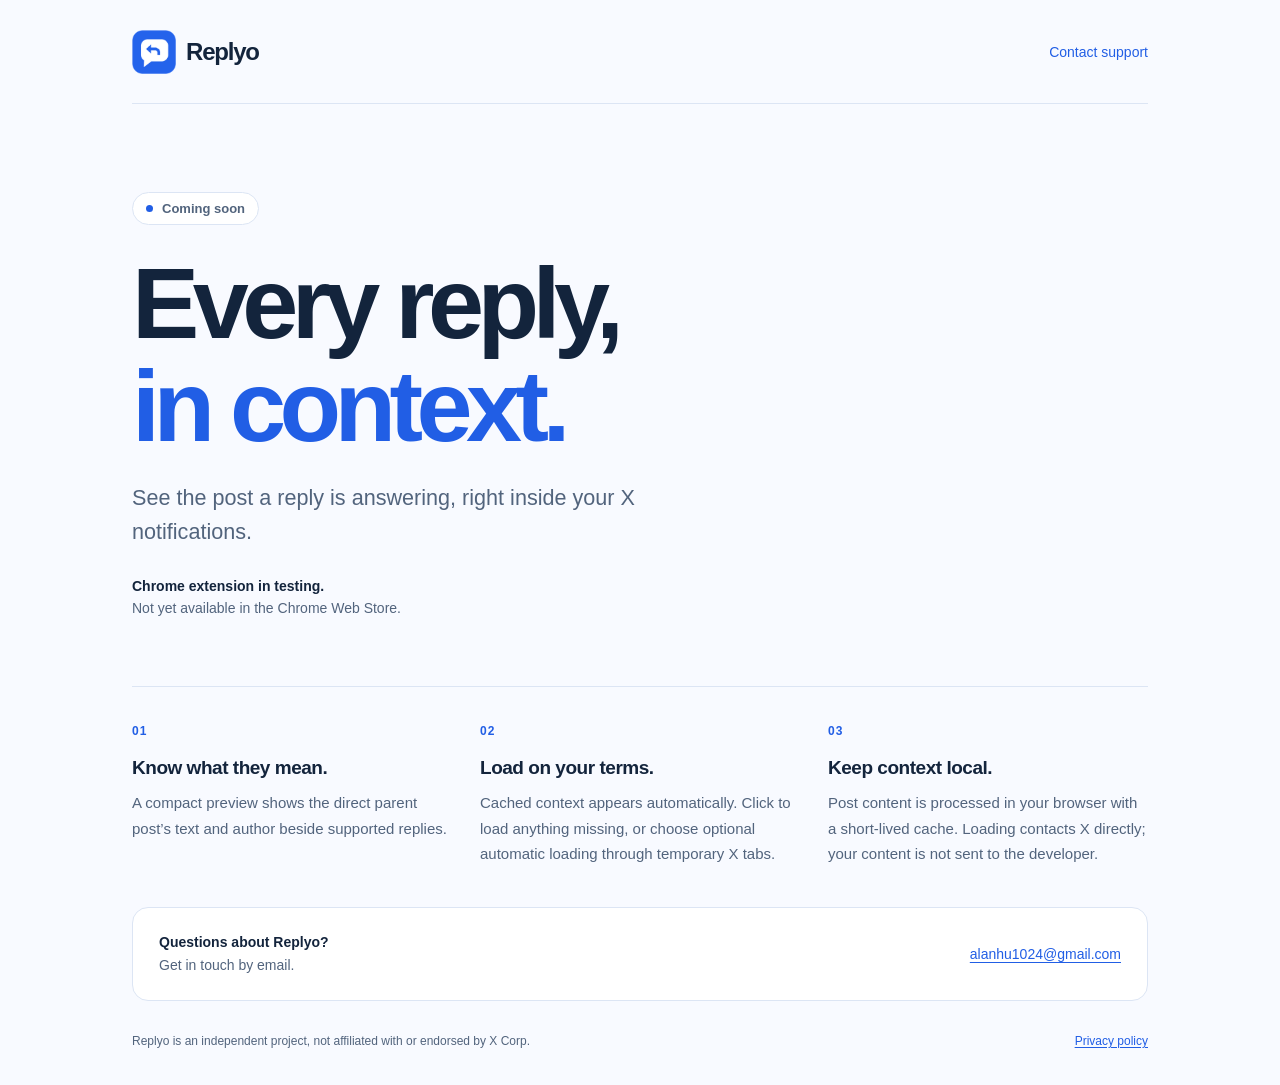
==== index.html @ e44332f2 "Publish Replyo coming-soon website and privacy policy" ====
<!doctype html>
<html lang="en">
<head>
  <meta charset="utf-8">
  <meta name="viewport" content="width=device-width, initial-scale=1">
  <meta name="color-scheme" content="light dark">
  <meta name="description" content="Replyo adds the original context to replies in your X notifications. A Chrome extension, currently in testing.">
  <title>Replyo — Every reply, in context.</title>
  <link rel="icon" type="image/png" href="icons/128.png">
  <style>
    :root {
      color-scheme: light dark;
      --paper: #f8faff;
      --surface: #ffffff;
      --ink: #13243c;
      --muted: #52647d;
      --blue: #215ee5;
      --tint: #e9f0ff;
      --line: #dce5f4;
      font-family: -apple-system, BlinkMacSystemFont, "Segoe UI", sans-serif;
      font-synthesis: none;
    }
    * { box-sizing: border-box; }
    body { margin: 0; background: var(--paper); color: var(--ink); }
    a { color: var(--blue); text-underline-offset: .2em; }
    a:focus-visible { outline: 3px solid var(--blue); outline-offset: 5px; border-radius: 3px; }
    .wrap { max-width: 1080px; margin: 0 auto; padding: 0 32px; }
    header { display: flex; align-items: center; justify-content: space-between; gap: 20px; min-height: 104px; border-bottom: 1px solid var(--line); }
    .brand { display: flex; align-items: center; gap: 10px; font-size: 24px; font-weight: 700; letter-spacing: -.05em; }
    .brand img { width: 44px; height: 44px; display: block; }
    .header-link { font-size: 14px; text-decoration: none; }
    .header-link:hover { text-decoration: underline; }
    .hero { padding: 88px 0 66px; }
    .status { display: inline-flex; align-items: center; gap: 9px; padding: 8px 13px; border: 1px solid var(--line); background: var(--surface); border-radius: 999px; color: var(--muted); font-size: 13px; font-weight: 600; }
    .status::before { content: ""; width: 7px; height: 7px; background: var(--blue); border-radius: 50%; }
    h1 { margin: 27px 0 23px; font-size: clamp(3.2rem, 8.8vw, 6.3rem); line-height: 1.02; letter-spacing: -.065em; font-weight: 750; }
    h1 span { color: var(--blue); }
    .intro { max-width: 590px; margin: 0; font-size: clamp(1.12rem, 2.2vw, 1.35rem); line-height: 1.6; color: var(--muted); }
    .availability { margin: 25px 0 0; color: var(--muted); font-size: 14px; line-height: 1.6; }
    .availability strong { color: var(--ink); font-weight: 650; }
    .features { display: grid; grid-template-columns: repeat(3, minmax(0, 1fr)); gap: 28px; padding: 34px 0 40px; border-top: 1px solid var(--line); }
    .feature-number { color: var(--blue); font-size: 12px; font-weight: 700; letter-spacing: .08em; }
    h2 { margin: 16px 0 10px; font-size: 19px; line-height: 1.35; letter-spacing: -.025em; }
    .features p { margin: 0; color: var(--muted); font-size: 15px; line-height: 1.7; }
    .support { display: flex; justify-content: space-between; align-items: center; flex-wrap: wrap; gap: 12px 24px; padding: 23px 26px; border: 1px solid var(--line); border-radius: 16px; background: var(--surface); }
    .support p { margin: 0; font-size: 14px; line-height: 1.65; color: var(--muted); }
    .support strong { color: var(--ink); display: block; font-weight: 650; }
    .support a { font-size: 14px; overflow-wrap: anywhere; }
    footer { display: flex; align-items: baseline; justify-content: space-between; gap: 18px 24px; flex-wrap: wrap; padding: 30px 0 34px; font-size: 12px; line-height: 1.7; color: var(--muted); }
    footer p { margin: 0; max-width: 650px; }
    footer a { white-space: nowrap; }
    @media (prefers-color-scheme: dark) {
      :root { --paper: #0e1728; --surface: #131f33; --ink: #edf3ff; --muted: #a6b5cf; --blue: #85adff; --tint: #192b49; --line: #293b58; }
    }
    @media (max-width: 640px) {
      .wrap { padding: 0 22px; }
      header { min-height: 86px; }
      .hero { padding: 55px 0 45px; }
      .features { grid-template-columns: 1fr; gap: 29px; padding: 29px 0 34px; }
      h2 { margin-top: 8px; }
      .support { padding: 20px; }
      footer { padding-bottom: 26px; }
    }
  </style>
</head>
<body>
  <div class="wrap">
    <header>
      <div class="brand"><img src="icons/128.png" alt="" width="44" height="44"><span>Replyo</span></div>
      <a class="header-link" href="mailto:alanhu1024@gmail.com">Contact support</a>
    </header>
    <main>
      <section class="hero" aria-labelledby="headline">
        <div class="status">Coming soon</div>
        <h1 id="headline">Every reply,<br><span>in context.</span></h1>
        <p class="intro">See the post a reply is answering, right inside your X notifications.</p>
        <p class="availability"><strong>Chrome extension in testing.</strong><br>Not yet available in the Chrome Web Store.</p>
      </section>
      <section class="features" aria-label="How Replyo works">
        <article>
          <span class="feature-number" aria-hidden="true">01</span>
          <h2>Know what they mean.</h2>
          <p>A compact preview shows the direct parent post’s text and author beside supported replies.</p>
        </article>
        <article>
          <span class="feature-number" aria-hidden="true">02</span>
          <h2>Load on your terms.</h2>
          <p>Cached context appears automatically. Click to load anything missing, or choose optional automatic loading through temporary X tabs.</p>
        </article>
        <article>
          <span class="feature-number" aria-hidden="true">03</span>
          <h2>Keep context local.</h2>
          <p>Post content is processed in your browser with a short-lived cache. Loading contacts X directly; your content is not sent to the developer.</p>
        </article>
      </section>
      <section class="support" aria-label="Support">
        <p><strong>Questions about Replyo?</strong>Get in touch by email.</p>
        <a href="mailto:alanhu1024@gmail.com">alanhu1024@gmail.com</a>
      </section>
    </main>
    <footer>
      <p>Replyo is an independent project, not affiliated with or endorsed by X Corp.</p>
      <a href="privacy.html">Privacy policy</a>
    </footer>
  </div>
</body>
</html>
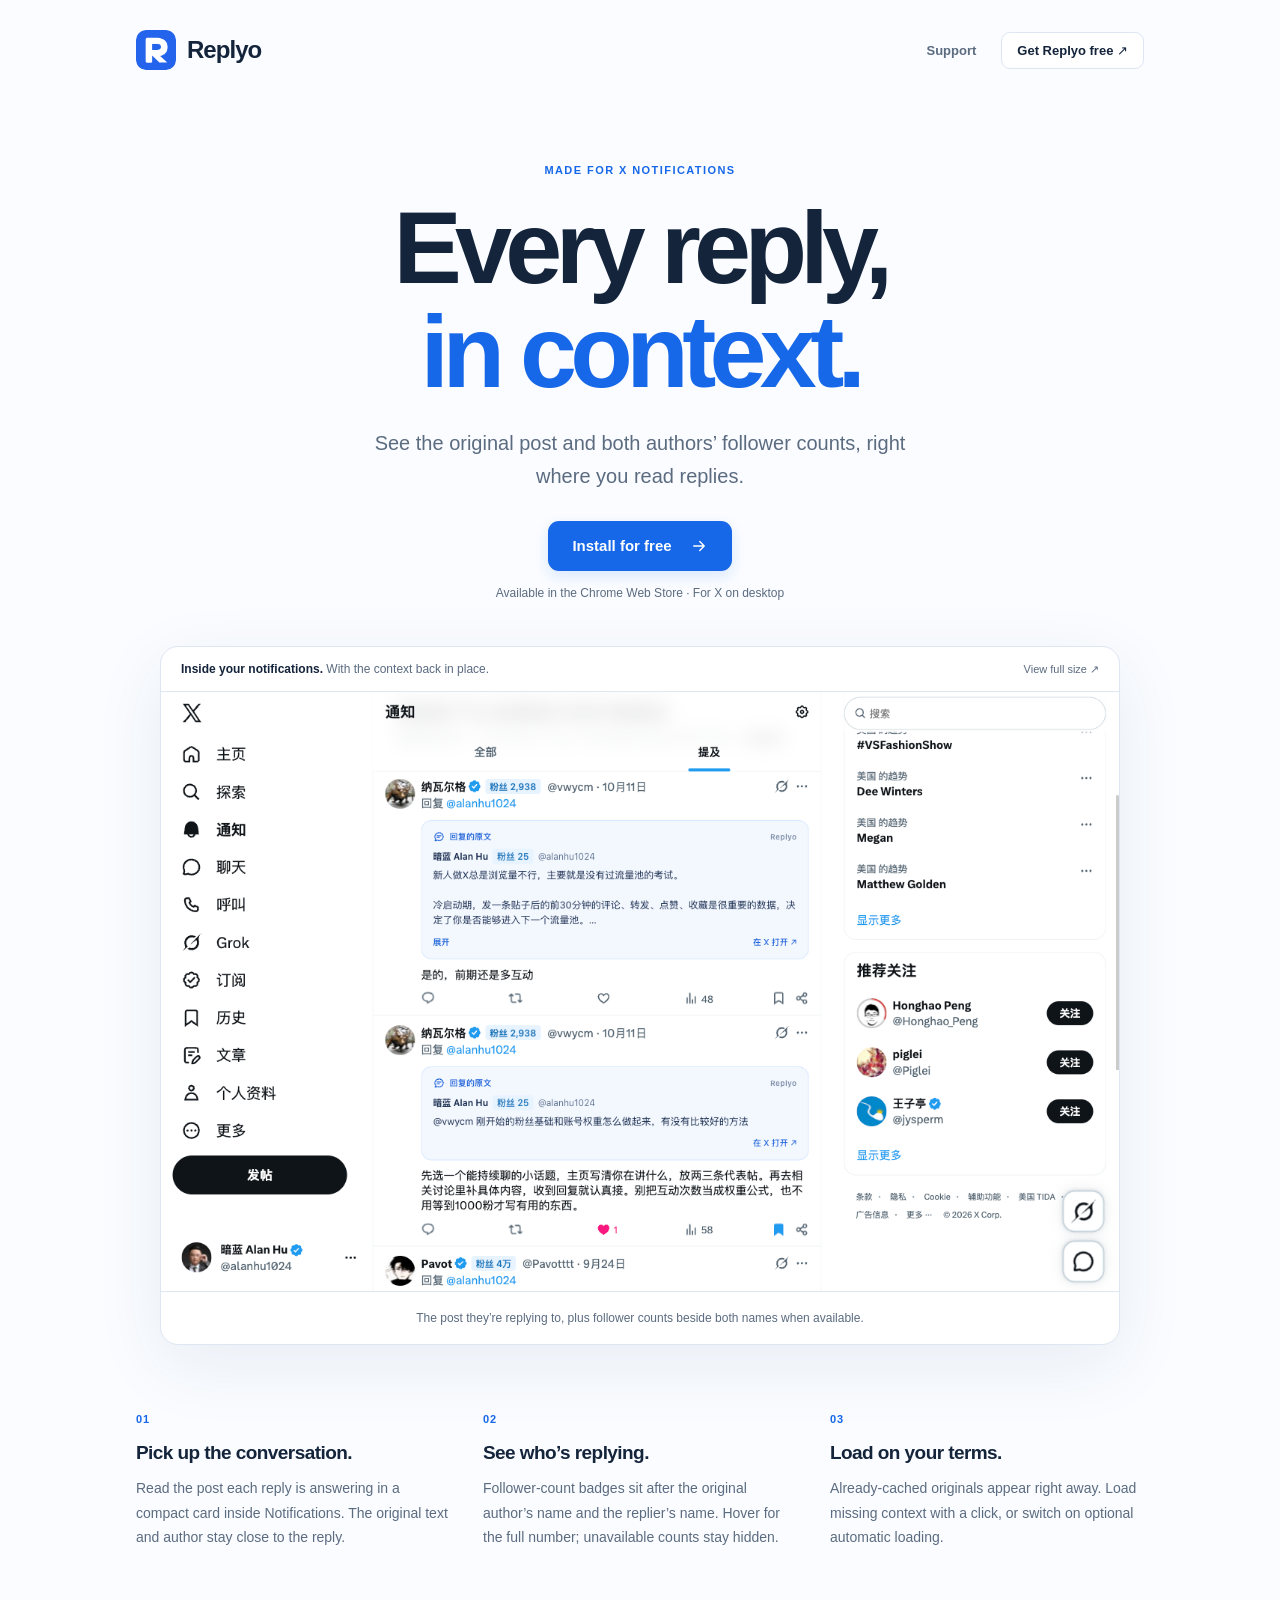
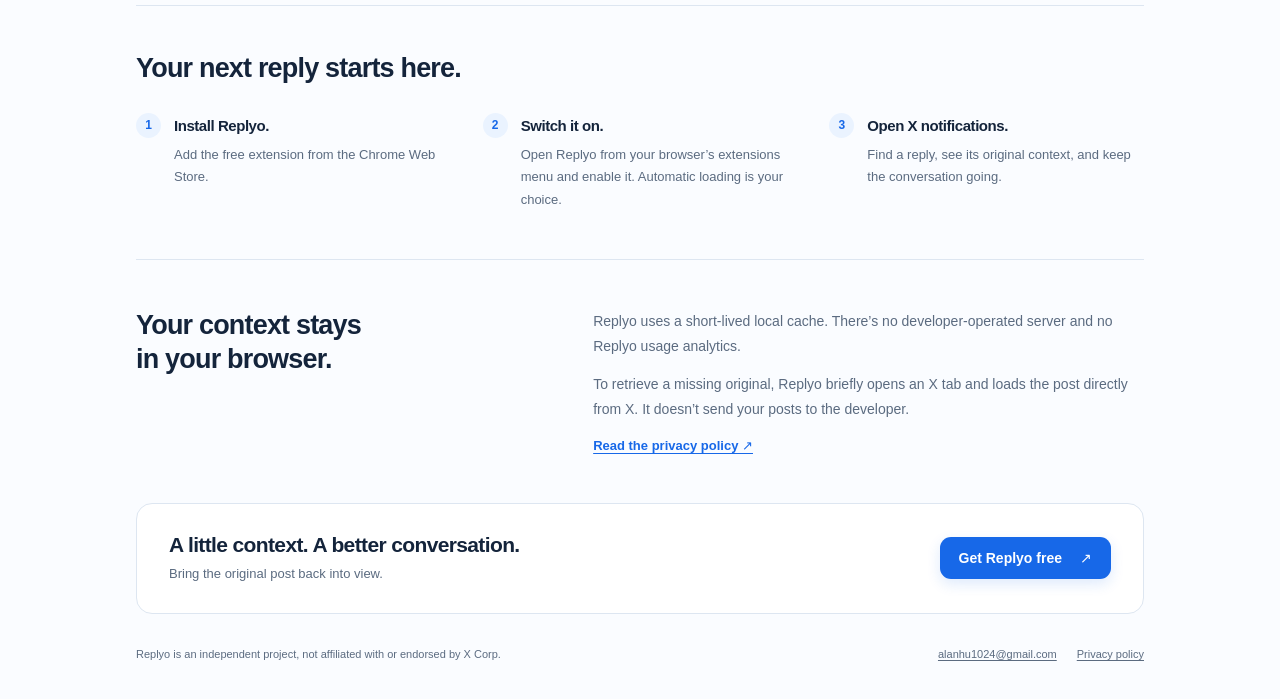
==== commit 09410f5d: "Refresh live Replyo website with install links and current screenshot" ====
--- a/index.html
+++ b/index.html
@@ -4,103 +4,200 @@
   <meta charset="utf-8">
   <meta name="viewport" content="width=device-width, initial-scale=1">
   <meta name="color-scheme" content="light dark">
-  <meta name="description" content="Replyo adds the original context to replies in your X notifications. A Chrome extension, currently in testing.">
+  <meta name="description" content="See the original post and both authors’ follower counts in your X notifications. Install Replyo free from the Chrome Web Store. Local context, no Replyo analytics.">
+  <meta name="theme-color" content="#1768e8">
+  <meta property="og:title" content="Replyo — Every reply, in context.">
+  <meta property="og:description" content="The original post. Both authors’ follower counts. Right inside X notifications. Get the free Chrome extension.">
+  <meta property="og:type" content="website">
   <title>Replyo — Every reply, in context.</title>
   <link rel="icon" type="image/png" href="icons/128.png">
   <style>
     :root {
       color-scheme: light dark;
-      --paper: #f8faff;
+      --paper: #fafcff;
       --surface: #ffffff;
-      --ink: #13243c;
-      --muted: #52647d;
-      --blue: #215ee5;
-      --tint: #e9f0ff;
-      --line: #dce5f4;
+      --ink: #14243b;
+      --muted: #5b6b80;
+      --blue: #1768e8;
+      --tint: #eaf3ff;
+      --line: #dde6f1;
+      --shadow: 0 20px 70px #1a437014;
       font-family: -apple-system, BlinkMacSystemFont, "Segoe UI", sans-serif;
       font-synthesis: none;
     }
     * { box-sizing: border-box; }
-    body { margin: 0; background: var(--paper); color: var(--ink); }
+    body { margin: 0; background: var(--paper); color: var(--ink); -webkit-font-smoothing: antialiased; }
     a { color: var(--blue); text-underline-offset: .2em; }
-    a:focus-visible { outline: 3px solid var(--blue); outline-offset: 5px; border-radius: 3px; }
-    .wrap { max-width: 1080px; margin: 0 auto; padding: 0 32px; }
-    header { display: flex; align-items: center; justify-content: space-between; gap: 20px; min-height: 104px; border-bottom: 1px solid var(--line); }
-    .brand { display: flex; align-items: center; gap: 10px; font-size: 24px; font-weight: 700; letter-spacing: -.05em; }
-    .brand img { width: 44px; height: 44px; display: block; }
-    .header-link { font-size: 14px; text-decoration: none; }
-    .header-link:hover { text-decoration: underline; }
-    .hero { padding: 88px 0 66px; }
-    .status { display: inline-flex; align-items: center; gap: 9px; padding: 8px 13px; border: 1px solid var(--line); background: var(--surface); border-radius: 999px; color: var(--muted); font-size: 13px; font-weight: 600; }
-    .status::before { content: ""; width: 7px; height: 7px; background: var(--blue); border-radius: 50%; }
-    h1 { margin: 27px 0 23px; font-size: clamp(3.2rem, 8.8vw, 6.3rem); line-height: 1.02; letter-spacing: -.065em; font-weight: 750; }
+    a:focus-visible, summary:focus-visible { outline: 3px solid var(--blue); outline-offset: 5px; border-radius: 4px; }
+    .skip-link { position: absolute; left: 18px; top: -70px; padding: 10px 15px; background: var(--surface); z-index: 2; }
+    .skip-link:focus { top: 18px; }
+    .wrap { max-width: 1080px; margin: 0 auto; padding: 0 36px; }
+    header { display: flex; align-items: center; justify-content: space-between; gap: 24px; min-height: 100px; }
+    .brand { display: inline-flex; align-items: center; gap: 11px; color: var(--ink); font-size: 24px; font-weight: 750; letter-spacing: -.04em; text-decoration: none; }
+    .brand img { width: 40px; height: 40px; display: block; border-radius: 10px; }
+    .nav { display: flex; align-items: center; gap: 25px; }
+    .nav a { font-size: 13px; font-weight: 550; text-decoration: none; }
+    .nav .support-link { color: var(--muted); }
+    .nav a:hover { text-decoration: underline; }
+    .nav .nav-install { padding: 10px 15px; border: 1px solid var(--line); border-radius: 9px; background: var(--surface); color: var(--ink); }
+    .hero { padding: 64px 0 43px; text-align: center; }
+    .eyebrow { margin: 0; color: var(--blue); font-size: 11px; font-weight: 750; letter-spacing: .13em; text-transform: uppercase; }
+    h1 { margin: 20px 0 22px; font-size: clamp(3.5rem, 8vw, 6.4rem); line-height: 1.02; letter-spacing: -.065em; font-weight: 750; }
     h1 span { color: var(--blue); }
-    .intro { max-width: 590px; margin: 0; font-size: clamp(1.12rem, 2.2vw, 1.35rem); line-height: 1.6; color: var(--muted); }
-    .availability { margin: 25px 0 0; color: var(--muted); font-size: 14px; line-height: 1.6; }
-    .availability strong { color: var(--ink); font-weight: 650; }
-    .features { display: grid; grid-template-columns: repeat(3, minmax(0, 1fr)); gap: 28px; padding: 34px 0 40px; border-top: 1px solid var(--line); }
-    .feature-number { color: var(--blue); font-size: 12px; font-weight: 700; letter-spacing: .08em; }
-    h2 { margin: 16px 0 10px; font-size: 19px; line-height: 1.35; letter-spacing: -.025em; }
-    .features p { margin: 0; color: var(--muted); font-size: 15px; line-height: 1.7; }
-    .support { display: flex; justify-content: space-between; align-items: center; flex-wrap: wrap; gap: 12px 24px; padding: 23px 26px; border: 1px solid var(--line); border-radius: 16px; background: var(--surface); }
-    .support p { margin: 0; font-size: 14px; line-height: 1.65; color: var(--muted); }
-    .support strong { color: var(--ink); display: block; font-weight: 650; }
-    .support a { font-size: 14px; overflow-wrap: anywhere; }
-    footer { display: flex; align-items: baseline; justify-content: space-between; gap: 18px 24px; flex-wrap: wrap; padding: 30px 0 34px; font-size: 12px; line-height: 1.7; color: var(--muted); }
-    footer p { margin: 0; max-width: 650px; }
-    footer a { white-space: nowrap; }
+    .intro { max-width: 570px; margin: 0 auto; font-size: clamp(1.08rem, 2vw, 1.25rem); line-height: 1.65; color: var(--muted); }
+    .cta { display: inline-flex; align-items: center; justify-content: center; gap: 18px; padding: 16px 24px; border-radius: 11px; background: #1768e8; color: #fff; font-size: 15px; font-weight: 650; text-decoration: none; box-shadow: 0 5px 14px #1768e824; }
+    .cta:hover { background: #105bcc; }
+    .cta svg { width: 18px; height: 18px; flex: 0 0 auto; }
+    .hero .cta { margin-top: 28px; }
+    .availability { margin: 12px 0 0; color: var(--muted); font-size: 12px; line-height: 1.7; }
+    .showcase { max-width: 960px; margin: 0 auto 64px; }
+    .screenshot { margin: 0; overflow: hidden; border: 1px solid var(--line); border-radius: 18px; background: var(--surface); box-shadow: var(--shadow); }
+    .screenshot-top { display: flex; justify-content: space-between; align-items: center; gap: 16px; padding: 15px 20px; border-bottom: 1px solid var(--line); }
+    .screenshot-top p { margin: 0; color: var(--muted); font-size: 12px; }
+    .screenshot-top strong { color: var(--ink); font-weight: 650; }
+    .screenshot-top a { white-space: nowrap; color: var(--muted); font-size: 11px; text-decoration: none; }
+    .screenshot-top a:hover { color: var(--blue); text-decoration: underline; }
+    .screenshot-image { display: block; background: #fff; }
+    .screenshot img { display: block; width: 100%; height: auto; }
+    .screenshot figcaption { padding: 16px 24px; border-top: 1px solid var(--line); color: var(--muted); font-size: 12px; line-height: 1.7; text-align: center; }
+    .features { display: grid; grid-template-columns: repeat(3, minmax(0, 1fr)); gap: 33px; padding: 0 0 55px; }
+    .feature-number { color: var(--blue); font-size: 11px; font-weight: 750; letter-spacing: .08em; }
+    h2, h3 { letter-spacing: -.03em; }
+    .features h2 { margin: 13px 0 10px; font-size: 19px; line-height: 1.35; }
+    .features p { margin: 0; color: var(--muted); font-size: 14px; line-height: 1.75; }
+    .getting-started { padding: 45px 0 47px; border-top: 1px solid var(--line); border-bottom: 1px solid var(--line); }
+    .getting-started h2 { margin: 0 0 27px; font-size: 27px; line-height: 1.3; }
+    .steps { display: grid; grid-template-columns: repeat(3, minmax(0, 1fr)); gap: 32px; margin: 0; padding: 0; list-style: none; counter-reset: steps; }
+    .steps li { position: relative; padding-left: 38px; counter-increment: steps; }
+    .steps li::before { content: counter(steps); position: absolute; top: 0; left: 0; width: 25px; height: 25px; display: grid; place-items: center; border-radius: 50%; background: var(--tint); color: var(--blue); font-size: 12px; font-weight: 700; }
+    .steps h3 { margin: 2px 0 8px; font-size: 15px; line-height: 1.4; }
+    .steps p { margin: 0; color: var(--muted); font-size: 13px; line-height: 1.75; }
+    .privacy { display: grid; grid-template-columns: .85fr 1.15fr; gap: 50px; align-items: start; padding: 49px 0; }
+    .privacy h2 { max-width: 290px; margin: 0; font-size: 27px; line-height: 1.25; }
+    .privacy p { margin: 0 0 13px; color: var(--muted); font-size: 14px; line-height: 1.8; }
+    .privacy a { font-size: 13px; font-weight: 550; }
+    .closing { display: flex; align-items: center; justify-content: space-between; flex-wrap: wrap; gap: 24px; padding: 29px 32px; border: 1px solid var(--line); border-radius: 16px; background: var(--surface); }
+    .closing h2 { margin: 0 0 6px; font-size: 21px; }
+    .closing p { margin: 0; color: var(--muted); font-size: 13px; line-height: 1.65; }
+    .closing .cta { padding: 13px 19px; font-size: 14px; }
+    footer { display: flex; align-items: baseline; justify-content: space-between; gap: 18px 28px; padding: 31px 0 34px; font-size: 11px; line-height: 1.8; color: var(--muted); }
+    footer p { margin: 0; max-width: 460px; }
+    .footer-links { display: flex; justify-content: flex-end; flex-wrap: wrap; gap: 8px 20px; }
+    .footer-links a { color: var(--muted); }
+    .footer-links .email { overflow-wrap: anywhere; }
     @media (prefers-color-scheme: dark) {
-      :root { --paper: #0e1728; --surface: #131f33; --ink: #edf3ff; --muted: #a6b5cf; --blue: #85adff; --tint: #192b49; --line: #293b58; }
+      :root { --paper: #0d1522; --surface: #142031; --ink: #edf3ff; --muted: #a5b3c8; --blue: #8ab6ff; --tint: #1a304e; --line: #293b50; --shadow: 0 20px 70px #0003; }
     }
     @media (max-width: 640px) {
-      .wrap { padding: 0 22px; }
-      header { min-height: 86px; }
-      .hero { padding: 55px 0 45px; }
-      .features { grid-template-columns: 1fr; gap: 29px; padding: 29px 0 34px; }
-      h2 { margin-top: 8px; }
-      .support { padding: 20px; }
-      footer { padding-bottom: 26px; }
+      .wrap { padding: 0 21px; }
+      header { min-height: 85px; gap: 14px; }
+      .brand { gap: 8px; font-size: 22px; }
+      .brand img { width: 35px; height: 35px; border-radius: 8px; }
+      .nav .support-link { display: none; }
+      .nav .nav-install { padding: 9px 12px; font-size: 12px; }
+      .hero { padding: 39px 0 33px; }
+      h1 { font-size: clamp(3.2rem, 13vw, 5rem); margin: 19px 0; }
+      .intro { max-width: 360px; font-size: 16px; }
+      .hero .cta { margin-top: 24px; }
+      .showcase { margin-bottom: 41px; }
+      .screenshot { border-radius: 12px; }
+      .screenshot-top { padding: 12px 13px; gap: 8px; }
+      .screenshot-top p { font-size: 11px; }
+      .screenshot-top a { font-size: 10px; }
+      .screenshot figcaption { padding: 13px 16px; font-size: 11px; }
+      .features { grid-template-columns: 1fr; gap: 25px; padding-bottom: 35px; }
+      .features article { padding-left: 32px; position: relative; }
+      .feature-number { position: absolute; top: 4px; left: 0; }
+      .features h2 { margin-top: 0; font-size: 18px; }
+      .getting-started { padding: 32px 0 35px; }
+      .getting-started h2, .privacy h2 { font-size: 24px; }
+      .steps { grid-template-columns: 1fr; gap: 23px; }
+      .privacy { grid-template-columns: 1fr; gap: 17px; padding: 34px 0; }
+      .privacy h2 { max-width: none; }
+      .closing { padding: 24px; gap: 20px; }
+      .closing .cta { width: 100%; }
+      footer { flex-direction: column; gap: 14px; padding: 25px 0 30px; }
+      .footer-links { justify-content: flex-start; }
     }
   </style>
 </head>
 <body>
+  <a class="skip-link" href="#main">Skip to content</a>
   <div class="wrap">
     <header>
-      <div class="brand"><img src="icons/128.png" alt="" width="44" height="44"><span>Replyo</span></div>
-      <a class="header-link" href="mailto:alanhu1024@gmail.com">Contact support</a>
+      <a class="brand" href="#main" aria-label="Replyo home"><img src="icons/128.png" alt="" width="40" height="40"><span>Replyo</span></a>
+      <nav class="nav" aria-label="Main navigation">
+        <a class="support-link" href="mailto:alanhu1024@gmail.com">Support</a>
+        <a class="nav-install" href="https://chromewebstore.google.com/detail/gpedoibklaibdbjchonpnblacnphocmi" target="_blank" rel="noopener noreferrer">Get Replyo free <span aria-hidden="true">↗</span></a>
+      </nav>
     </header>
-    <main>
+    <main id="main">
       <section class="hero" aria-labelledby="headline">
-        <div class="status">Coming soon</div>
+        <p class="eyebrow">Made for X notifications</p>
         <h1 id="headline">Every reply,<br><span>in context.</span></h1>
-        <p class="intro">See the post a reply is answering, right inside your X notifications.</p>
-        <p class="availability"><strong>Chrome extension in testing.</strong><br>Not yet available in the Chrome Web Store.</p>
+        <p class="intro">See the original post and both authors’ follower counts, right where you read replies.</p>
+        <a class="cta" href="https://chromewebstore.google.com/detail/gpedoibklaibdbjchonpnblacnphocmi" target="_blank" rel="noopener noreferrer">
+          Install for free
+          <svg viewBox="0 0 24 24" fill="none" stroke="currentColor" stroke-width="1.8" stroke-linecap="round" stroke-linejoin="round" aria-hidden="true"><path d="M5 12h14m-6-6 6 6-6 6"/></svg>
+        </a>
+        <p class="availability">Available in the Chrome Web Store · For X on desktop</p>
+      </section>
+      <section class="showcase" aria-label="Replyo in action">
+        <figure class="screenshot">
+          <div class="screenshot-top">
+            <p><strong>Inside your notifications.</strong> With the context back in place.</p>
+            <a href="images/replyo-context.png" target="_blank" rel="noopener noreferrer">View full size <span aria-hidden="true">↗</span></a>
+          </div>
+          <a class="screenshot-image" href="images/replyo-context.png" target="_blank" rel="noopener noreferrer" aria-label="Open the full-size Replyo screenshot">
+            <img src="images/replyo-context.png" alt="Replyo in X notifications: an original-post card beneath a reply, with follower-count badges next to the replier and original author." width="1280" height="800" decoding="async" fetchpriority="high">
+          </a>
+          <figcaption>The post they’re replying to, plus follower counts beside both names when available.</figcaption>
+        </figure>
       </section>
       <section class="features" aria-label="How Replyo works">
         <article>
           <span class="feature-number" aria-hidden="true">01</span>
-          <h2>Know what they mean.</h2>
-          <p>A compact preview shows the direct parent post’s text and author beside supported replies.</p>
+          <h2>Pick up the conversation.</h2>
+          <p>Read the post each reply is answering in a compact card inside Notifications. The original text and author stay close to the reply.</p>
         </article>
         <article>
           <span class="feature-number" aria-hidden="true">02</span>
-          <h2>Load on your terms.</h2>
-          <p>Cached context appears automatically. Click to load anything missing, or choose optional automatic loading through temporary X tabs.</p>
+          <h2>See who’s replying.</h2>
+          <p>Follower-count badges sit after the original author’s name and the replier’s name. Hover for the full number; unavailable counts stay hidden.</p>
         </article>
         <article>
           <span class="feature-number" aria-hidden="true">03</span>
-          <h2>Keep context local.</h2>
-          <p>Post content is processed in your browser with a short-lived cache. Loading contacts X directly; your content is not sent to the developer.</p>
+          <h2>Load on your terms.</h2>
+          <p>Already-cached originals appear right away. Load missing context with a click, or switch on optional automatic loading.</p>
         </article>
       </section>
-      <section class="support" aria-label="Support">
-        <p><strong>Questions about Replyo?</strong>Get in touch by email.</p>
-        <a href="mailto:alanhu1024@gmail.com">alanhu1024@gmail.com</a>
+      <section class="getting-started" aria-labelledby="start-title">
+        <h2 id="start-title">Your next reply starts here.</h2>
+        <ol class="steps">
+          <li><h3>Install Replyo.</h3><p>Add the free extension from the Chrome Web Store.</p></li>
+          <li><h3>Switch it on.</h3><p>Open Replyo from your browser’s extensions menu and enable it. Automatic loading is your choice.</p></li>
+          <li><h3>Open X notifications.</h3><p>Find a reply, see its original context, and keep the conversation going.</p></li>
+        </ol>
+      </section>
+      <section class="privacy" aria-labelledby="privacy-title">
+        <h2 id="privacy-title">Your context stays<br>in your browser.</h2>
+        <div>
+          <p>Replyo uses a short-lived local cache. There’s no developer-operated server and no Replyo usage analytics.</p>
+          <p>To retrieve a missing original, Replyo briefly opens an X tab and loads the post directly from X. It doesn’t send your posts to the developer.</p>
+          <a href="privacy.html">Read the privacy policy <span aria-hidden="true">↗</span></a>
+        </div>
+      </section>
+      <section class="closing" aria-label="Install Replyo">
+        <div><h2>A little context. A better conversation.</h2><p>Bring the original post back into view.</p></div>
+        <a class="cta" href="https://chromewebstore.google.com/detail/gpedoibklaibdbjchonpnblacnphocmi" target="_blank" rel="noopener noreferrer">Get Replyo free <span aria-hidden="true">↗</span></a>
       </section>
     </main>
     <footer>
       <p>Replyo is an independent project, not affiliated with or endorsed by X Corp.</p>
-      <a href="privacy.html">Privacy policy</a>
+      <div class="footer-links">
+        <a class="email" href="mailto:alanhu1024@gmail.com">alanhu1024@gmail.com</a>
+        <a href="privacy.html">Privacy policy</a>
+      </div>
     </footer>
   </div>
 </body>
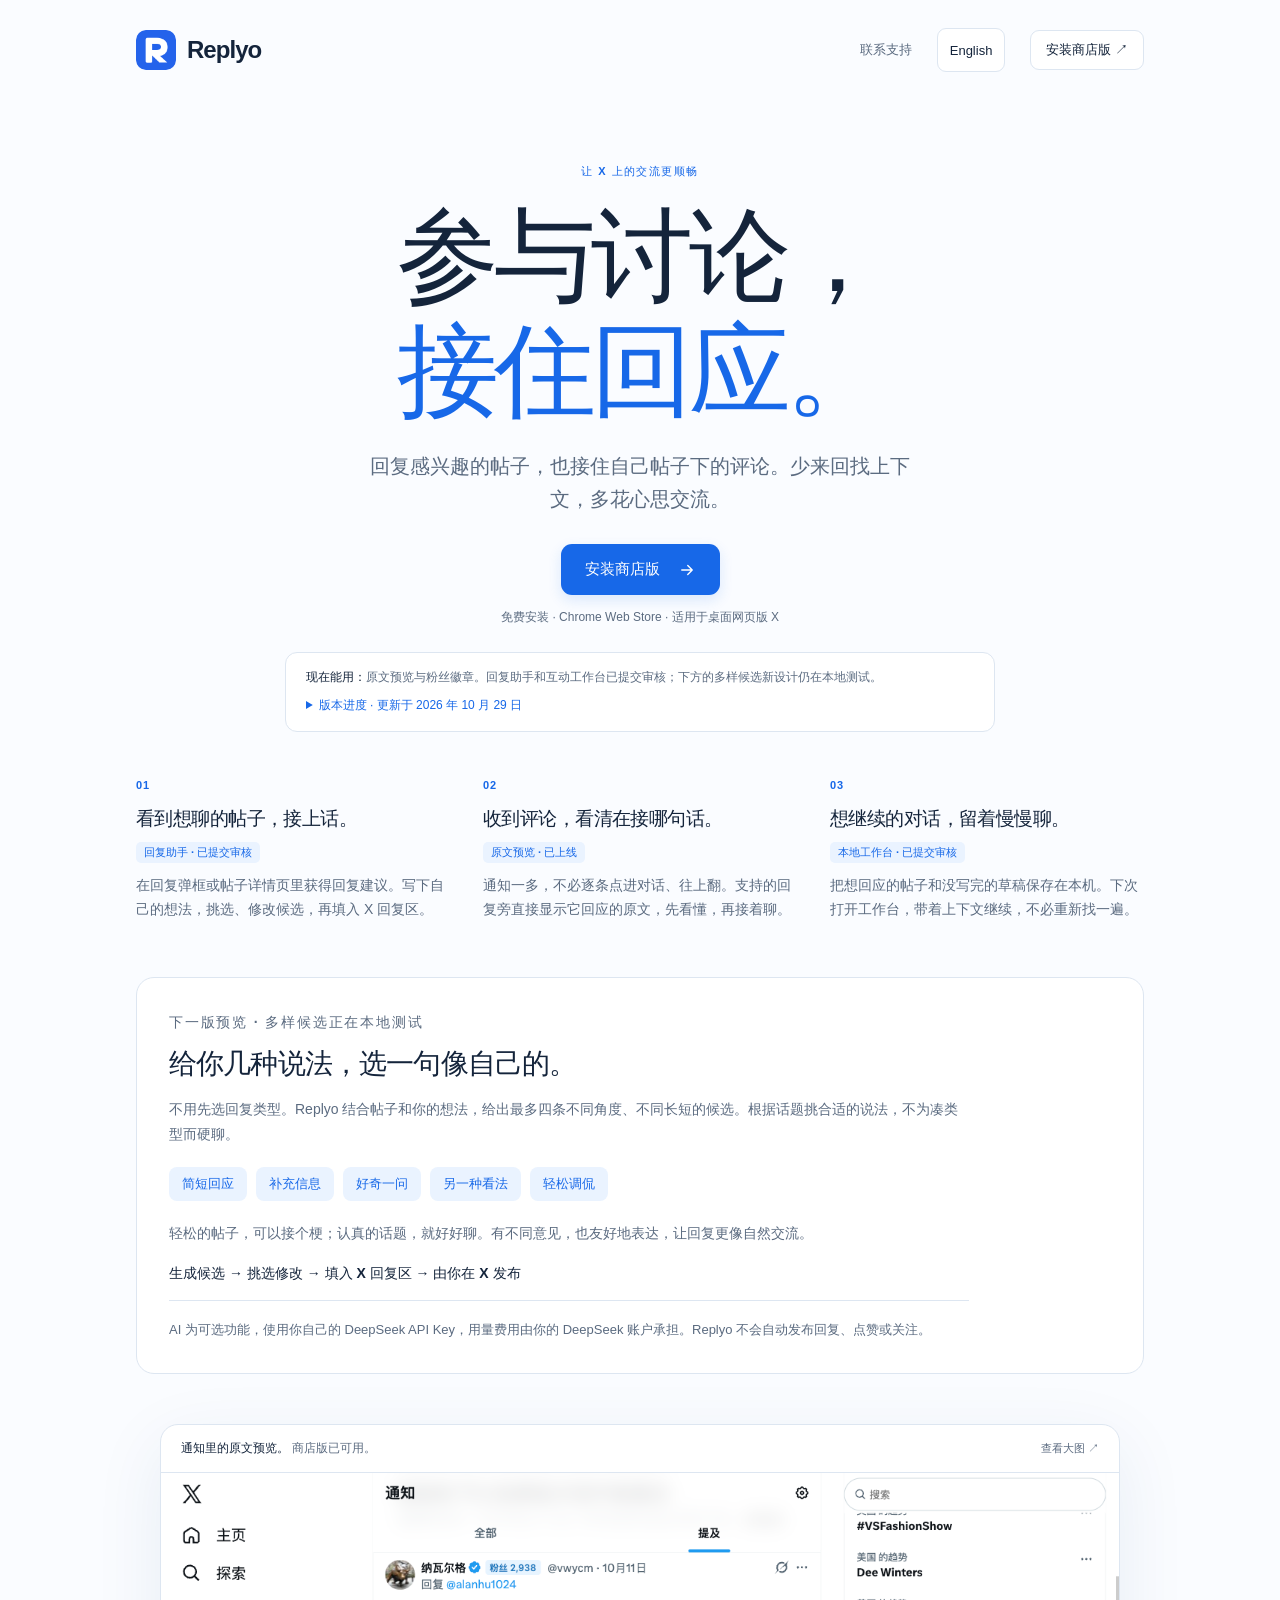
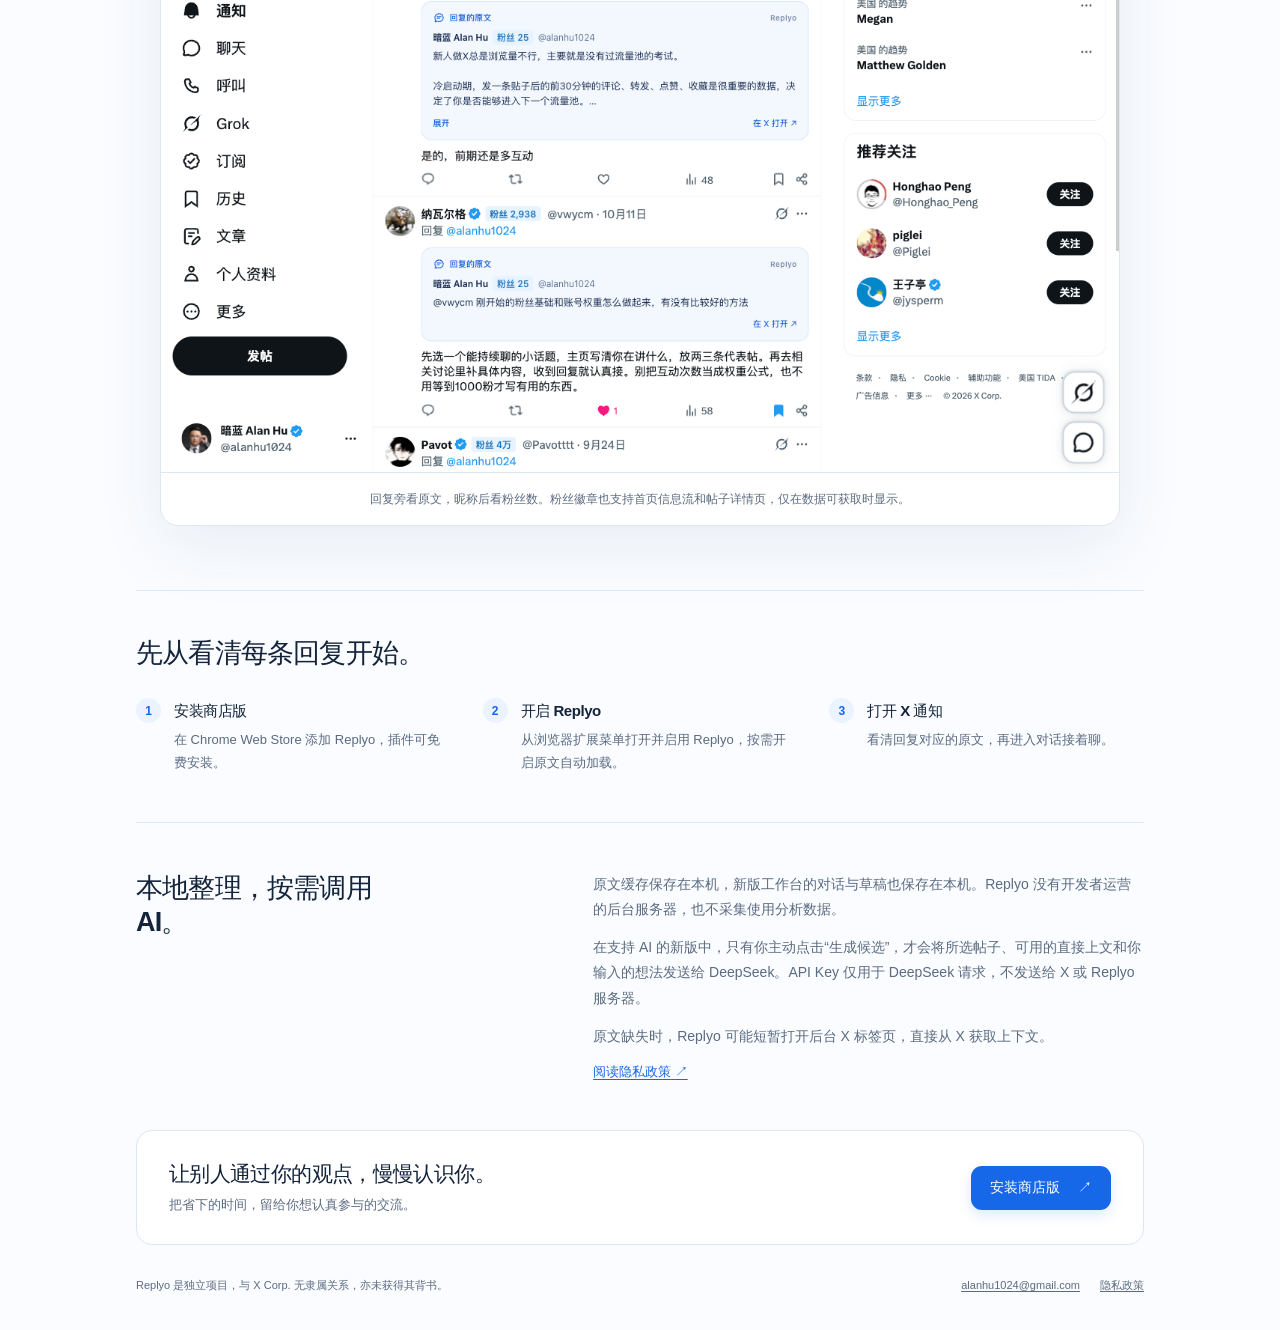
==== commit 5a9b54ee: "Update Replyo homepage for conversation assistance with bilingual copy and release availability" ====
--- a/index.html
+++ b/index.html
@@ -1,15 +1,16 @@
 <!doctype html>
-<html lang="en">
+<html lang="zh-CN">
 <head>
   <meta charset="utf-8">
   <meta name="viewport" content="width=device-width, initial-scale=1">
   <meta name="color-scheme" content="light dark">
-  <meta name="description" content="See the original post and both authors’ follower counts in your X notifications. Install Replyo free from the Chrome Web Store. Local context, no Replyo analytics.">
+  <meta name="description" content="Replyo，让 X 上的交流更顺畅。查看回复原文与粉丝数，了解即将到来的 AI 回复助手：参与别人的讨论，也回应自己收到的评论。" data-en-content="Replyo helps you keep conversations going on X. See reply context and follower counts, and preview the upcoming AI assistant for replying to posts and responding to comments.">
   <meta name="theme-color" content="#1768e8">
-  <meta property="og:title" content="Replyo — Every reply, in context.">
-  <meta property="og:description" content="The original post. Both authors’ follower counts. Right inside X notifications. Get the free Chrome extension.">
+  <meta property="og:title" content="Replyo · 参与讨论，接住回应。" data-en-content="Replyo — Join conversations. Keep them going.">
+  <meta property="og:description" content="回复感兴趣的帖子，也接住自己帖子下的评论。查看原文，整理想法，让每次交流更顺畅。" data-en-content="Reply to posts that interest you and respond to comments on your own. Find the context, gather your thoughts, and keep the conversation going.">
   <meta property="og:type" content="website">
-  <title>Replyo — Every reply, in context.</title>
+  <title data-en="Replyo — Join conversations. Keep them going.">Replyo · 参与讨论，接住回应。</title>
+  <link rel="canonical" href="https://alanhu1024.github.io/replyo-site/">
   <link rel="icon" type="image/png" href="icons/128.png">
   <style>
     :root {
@@ -28,7 +29,7 @@
     * { box-sizing: border-box; }
     body { margin: 0; background: var(--paper); color: var(--ink); -webkit-font-smoothing: antialiased; }
     a { color: var(--blue); text-underline-offset: .2em; }
-    a:focus-visible, summary:focus-visible { outline: 3px solid var(--blue); outline-offset: 5px; border-radius: 4px; }
+    a:focus-visible, button:focus-visible, summary:focus-visible { outline: 3px solid var(--blue); outline-offset: 5px; border-radius: 4px; }
     .skip-link { position: absolute; left: 18px; top: -70px; padding: 10px 15px; background: var(--surface); z-index: 2; }
     .skip-link:focus { top: 18px; }
     .wrap { max-width: 1080px; margin: 0 auto; padding: 0 36px; }
@@ -40,9 +41,10 @@
     .nav .support-link { color: var(--muted); }
     .nav a:hover { text-decoration: underline; }
     .nav .nav-install { padding: 10px 15px; border: 1px solid var(--line); border-radius: 9px; background: var(--surface); color: var(--ink); }
+    .language-switch { font: inherit; font-size: 13px; min-height: 44px; padding: 8px 12px; border: 1px solid var(--line); border-radius: 9px; background: var(--surface); color: var(--ink); cursor: pointer; }
     .hero { padding: 64px 0 43px; text-align: center; }
     .eyebrow { margin: 0; color: var(--blue); font-size: 11px; font-weight: 750; letter-spacing: .13em; text-transform: uppercase; }
-    h1 { margin: 20px 0 22px; font-size: clamp(3.5rem, 8vw, 6.4rem); line-height: 1.02; letter-spacing: -.065em; font-weight: 750; }
+    h1 { margin: 20px 0 22px; font-size: clamp(3.5rem, 8vw, 6.4rem); line-height: 1.12; letter-spacing: -.045em; font-weight: 750; }
     h1 span { color: var(--blue); }
     .intro { max-width: 570px; margin: 0 auto; font-size: clamp(1.08rem, 2vw, 1.25rem); line-height: 1.65; color: var(--muted); }
     .cta { display: inline-flex; align-items: center; justify-content: center; gap: 18px; padding: 16px 24px; border-radius: 11px; background: #1768e8; color: #fff; font-size: 15px; font-weight: 650; text-decoration: none; box-shadow: 0 5px 14px #1768e824; }
@@ -50,6 +52,12 @@
     .cta svg { width: 18px; height: 18px; flex: 0 0 auto; }
     .hero .cta { margin-top: 28px; }
     .availability { margin: 12px 0 0; color: var(--muted); font-size: 12px; line-height: 1.7; }
+    .release-note { max-width: 710px; margin: 24px auto 0; padding: 14px 20px; border: 1px solid var(--line); border-radius: 12px; background: var(--surface); text-align: left; }
+    .release-note p { margin: 0; color: var(--muted); font-size: 12px; line-height: 1.8; }
+    .release-note strong { color: var(--ink); }
+    .release-note details { margin-top: 7px; font-size: 12px; line-height: 1.8; color: var(--muted); }
+    .release-note summary { width: fit-content; cursor: pointer; color: var(--blue); }
+    .release-note details p { margin-top: 7px; }
     .showcase { max-width: 960px; margin: 0 auto 64px; }
     .screenshot { margin: 0; overflow: hidden; border: 1px solid var(--line); border-radius: 18px; background: var(--surface); box-shadow: var(--shadow); }
     .screenshot-top { display: flex; justify-content: space-between; align-items: center; gap: 16px; padding: 15px 20px; border-bottom: 1px solid var(--line); }
@@ -65,6 +73,14 @@
     h2, h3 { letter-spacing: -.03em; }
     .features h2 { margin: 13px 0 10px; font-size: 19px; line-height: 1.35; }
     .features p { margin: 0; color: var(--muted); font-size: 14px; line-height: 1.75; }
+    .feature-state { display: inline-block; margin-bottom: 10px; padding: 3px 8px; border-radius: 5px; background: var(--tint); color: var(--blue); font-size: 11px; font-weight: 600; }
+    .preview { margin-bottom: 50px; padding: 32px; border: 1px solid var(--line); border-radius: 18px; background: var(--surface); }
+    .preview h2 { margin: 9px 0 14px; font-size: 28px; line-height: 1.4; }
+    .preview p { max-width: 800px; color: var(--muted); font-size: 14px; line-height: 1.8; }
+    .reply-types { display: flex; flex-wrap: wrap; gap: 9px; padding: 0; margin: 20px 0; list-style: none; }
+    .reply-types li { padding: 8px 13px; border-radius: 8px; background: var(--tint); color: var(--blue); font-size: 13px; }
+    .preview .workflow { color: var(--ink); font-weight: 600; }
+    .preview .ai-cost { padding-top: 17px; margin-bottom: 0; border-top: 1px solid var(--line); font-size: 13px; }
     .getting-started { padding: 45px 0 47px; border-top: 1px solid var(--line); border-bottom: 1px solid var(--line); }
     .getting-started h2 { margin: 0 0 27px; font-size: 27px; line-height: 1.3; }
     .steps { display: grid; grid-template-columns: repeat(3, minmax(0, 1fr)); gap: 32px; margin: 0; padding: 0; list-style: none; counter-reset: steps; }
@@ -94,9 +110,10 @@
       .brand { gap: 8px; font-size: 22px; }
       .brand img { width: 35px; height: 35px; border-radius: 8px; }
       .nav .support-link { display: none; }
-      .nav .nav-install { padding: 9px 12px; font-size: 12px; }
+      .nav .nav-install { display: none; }
+      .nav { gap: 10px; }
       .hero { padding: 39px 0 33px; }
-      h1 { font-size: clamp(3.2rem, 13vw, 5rem); margin: 19px 0; }
+      h1 { font-size: clamp(2.4rem, 13vw, 5rem); margin: 19px 0; }
       .intro { max-width: 360px; font-size: 16px; }
       .hero .cta { margin-top: 24px; }
       .showcase { margin-bottom: 41px; }
@@ -109,6 +126,9 @@
       .features article { padding-left: 32px; position: relative; }
       .feature-number { position: absolute; top: 4px; left: 0; }
       .features h2 { margin-top: 0; font-size: 18px; }
+      .release-note { padding: 13px 16px; }
+      .preview { padding: 23px; margin-bottom: 33px; }
+      .preview h2 { font-size: 24px; }
       .getting-started { padding: 32px 0 35px; }
       .getting-started h2, .privacy h2 { font-size: 24px; }
       .steps { grid-template-columns: 1fr; gap: 23px; }
@@ -122,83 +142,138 @@
   </style>
 </head>
 <body>
-  <a class="skip-link" href="#main">Skip to content</a>
+  <a class="skip-link" href="#main" data-en="Skip to content">跳到正文</a>
   <div class="wrap">
     <header>
-      <a class="brand" href="#main" aria-label="Replyo home"><img src="icons/128.png" alt="" width="40" height="40"><span>Replyo</span></a>
-      <nav class="nav" aria-label="Main navigation">
-        <a class="support-link" href="mailto:alanhu1024@gmail.com">Support</a>
-        <a class="nav-install" href="https://chromewebstore.google.com/detail/gpedoibklaibdbjchonpnblacnphocmi" target="_blank" rel="noopener noreferrer">Get Replyo free <span aria-hidden="true">↗</span></a>
+      <a class="brand" href="#main" aria-label="Replyo"><img src="icons/128.png" alt="" width="40" height="40"><span>Replyo</span></a>
+      <nav class="nav" aria-label="导航" data-en-aria="Navigation">
+        <a class="support-link" href="mailto:alanhu1024@gmail.com" data-en="Support">联系支持</a>
+        <button class="language-switch" id="language-switch" type="button" lang="en" aria-label="Switch to English" hidden>English</button>
+        <a class="nav-install" href="https://chromewebstore.google.com/detail/gpedoibklaibdbjchonpnblacnphocmi" target="_blank" rel="noopener noreferrer"><span data-en="Install the store version">安装商店版</span> <span aria-hidden="true">↗</span></a>
       </nav>
     </header>
     <main id="main">
       <section class="hero" aria-labelledby="headline">
-        <p class="eyebrow">Made for X notifications</p>
-        <h1 id="headline">Every reply,<br><span>in context.</span></h1>
-        <p class="intro">See the original post and both authors’ follower counts, right where you read replies.</p>
+        <p class="eyebrow" data-en="A little help for your conversations on X">让 X 上的交流更顺畅</p>
+        <h1 id="headline"><span style="color: inherit" data-en="Join conversations.">参与讨论，</span><br><span data-en="Keep them going.">接住回应。</span></h1>
+        <p class="intro" data-en="Reply to posts that interest you. Respond to comments on your own. Find the context, gather your thoughts, and spend more time on the conversation.">回复感兴趣的帖子，也接住自己帖子下的评论。少来回找上下文，多花心思交流。</p>
         <a class="cta" href="https://chromewebstore.google.com/detail/gpedoibklaibdbjchonpnblacnphocmi" target="_blank" rel="noopener noreferrer">
-          Install for free
+          <span data-en="Install the store version">安装商店版</span>
           <svg viewBox="0 0 24 24" fill="none" stroke="currentColor" stroke-width="1.8" stroke-linecap="round" stroke-linejoin="round" aria-hidden="true"><path d="M5 12h14m-6-6 6 6-6 6"/></svg>
         </a>
-        <p class="availability">Available in the Chrome Web Store · For X on desktop</p>
-      </section>
-      <section class="showcase" aria-label="Replyo in action">
-        <figure class="screenshot">
-          <div class="screenshot-top">
-            <p><strong>Inside your notifications.</strong> With the context back in place.</p>
-            <a href="images/replyo-context.png" target="_blank" rel="noopener noreferrer">View full size <span aria-hidden="true">↗</span></a>
-          </div>
-          <a class="screenshot-image" href="images/replyo-context.png" target="_blank" rel="noopener noreferrer" aria-label="Open the full-size Replyo screenshot">
-            <img src="images/replyo-context.png" alt="Replyo in X notifications: an original-post card beneath a reply, with follower-count badges next to the replier and original author." width="1280" height="800" decoding="async" fetchpriority="high">
-          </a>
-          <figcaption>The post they’re replying to, plus follower counts beside both names when available.</figcaption>
-        </figure>
-      </section>
-      <section class="features" aria-label="How Replyo works">
+        <p class="availability" data-en="Free extension · Chrome Web Store · For X on desktop">免费安装 · Chrome Web Store · 适用于桌面网页版 X</p>
+        <div class="release-note">
+          <p><strong data-en="What you can install today: ">现在能用：</strong><span data-en="reply context and follower badges. The reply assistant and workspace have been submitted for review. The varied-ideas design below is still in local testing.">原文预览与粉丝徽章。回复助手和互动工作台已提交审核；下方的多样候选新设计仍在本地测试。</span></p>
+          <details>
+            <summary data-en="Version details · Updated October 29, 2026">版本进度 · 更新于 2026 年 10 月 29 日</summary>
+            <p data-en="Public version: 0.1.4. Submitted for review: 0.3.5, with the reply assistant, DeepSeek connection and local workspace. Local testing: 0.3.6, with varied reply ideas and no reply-type selection. These new features are not yet included in the public store version.">商店公开版：0.1.4。已提交审核：0.3.5，包含回复助手、DeepSeek 接入和本地工作台。本地测试：0.3.6，自动提供多样候选，无需预选回复类型。上述新功能尚未包含在商店公开版中。</p>
+          </details>
+        </div>
+      </section>
+      <section class="features" aria-label="两种互动，一个工作台" data-en-aria="Two ways to connect, one workspace">
         <article>
           <span class="feature-number" aria-hidden="true">01</span>
-          <h2>Pick up the conversation.</h2>
-          <p>Read the post each reply is answering in a compact card inside Notifications. The original text and author stay close to the reply.</p>
+          <h2 data-en="Join a discussion that interests you.">看到想聊的帖子，接上话。</h2>
+          <span class="feature-state" data-en="Reply assistant · Submitted for review">回复助手 · 已提交审核</span>
+          <p data-en="Get reply ideas in X’s reply dialog or on a post’s detail page. Add your own thoughts, choose and edit a draft, then insert it into X’s reply box.">在回复弹框或帖子详情页里获得回复建议。写下自己的想法，挑选、修改候选，再填入 X 回复区。</p>
         </article>
         <article>
           <span class="feature-number" aria-hidden="true">02</span>
-          <h2>See who’s replying.</h2>
-          <p>Follower-count badges sit after the original author’s name and the replier’s name. Hover for the full number; unavailable counts stay hidden.</p>
+          <h2 data-en="Know what each comment is answering.">收到评论，看清在接哪句话。</h2>
+          <span class="feature-state" data-en="Original-post preview · Available now">原文预览 · 已上线</span>
+          <p data-en="When notifications pile up, see the directly replied-to post alongside supported replies. Spend less time opening threads to work out what someone means.">通知一多，不必逐条点进对话、往上翻。支持的回复旁直接显示它回应的原文，先看懂，再接着聊。</p>
         </article>
         <article>
           <span class="feature-number" aria-hidden="true">03</span>
-          <h2>Load on your terms.</h2>
-          <p>Already-cached originals appear right away. Load missing context with a click, or switch on optional automatic loading.</p>
+          <h2 data-en="Come back to conversations worth continuing.">想继续的对话，留着慢慢聊。</h2>
+          <span class="feature-state" data-en="Local workspace · Submitted for review">本地工作台 · 已提交审核</span>
+          <p data-en="Keep selected conversations and unfinished drafts in one place on your device. Return to the context and pick up where you left off.">把想回应的帖子和没写完的草稿保存在本机。下次打开工作台，带着上下文继续，不必重新找一遍。</p>
         </article>
       </section>
+      <section class="preview" aria-labelledby="ideas-title">
+        <p class="eyebrow" data-en="Coming next · Varied reply ideas in local testing">下一版预览 · 多样候选正在本地测试</p>
+        <h2 id="ideas-title" data-en="A few ways to reply. Choose the one that sounds like you.">给你几种说法，选一句像自己的。</h2>
+        <p data-en="No need to choose a reply type first. Replyo uses the post and your thoughts to suggest up to four replies with different angles and lengths. It picks what fits the conversation, rather than forcing every style into every post.">不用先选回复类型。Replyo 结合帖子和你的想法，给出最多四条不同角度、不同长短的候选。根据话题挑合适的说法，不为凑类型而硬聊。</p>
+        <ul class="reply-types" aria-label="可能的回复角度" data-en-aria="Possible reply approaches">
+          <li data-en="Keep it brief">简短回应</li>
+          <li data-en="Add something useful">补充信息</li>
+          <li data-en="Ask a thoughtful question">好奇一问</li>
+          <li data-en="Share another view">另一种看法</li>
+          <li data-en="Keep it light">轻松调侃</li>
+        </ul>
+        <p data-en="A lighthearted post can invite a little humor. A serious topic deserves care. Different opinions can still be expressed warmly, without turning a conversation into an argument.">轻松的帖子，可以接个梗；认真的话题，就好好聊。有不同意见，也友好地表达，让回复更像自然交流。</p>
+        <p class="workflow" data-en="Generate ideas → Choose and edit → Insert into X’s reply box → Publish yourself on X">生成候选 → 挑选修改 → 填入 X 回复区 → 由你在 X 发布</p>
+        <p class="ai-cost" data-en="Optional AI uses your own DeepSeek API key. API usage is billed to your DeepSeek account. Replyo does not automatically publish replies, like posts or follow accounts.">AI 为可选功能，使用你自己的 DeepSeek API Key，用量费用由你的 DeepSeek 账户承担。Replyo 不会自动发布回复、点赞或关注。</p>
+      </section>
+      <section class="showcase" aria-label="已上线功能实拍" data-en-aria="Screenshot of currently available features">
+        <figure class="screenshot">
+          <div class="screenshot-top">
+            <p><strong data-en="Reply context, right in notifications.">通知里的原文预览。</strong> <span data-en="Available in the store version.">商店版已可用。</span></p>
+            <a href="images/replyo-context.png" target="_blank" rel="noopener noreferrer"><span data-en="View full size">查看大图</span> <span aria-hidden="true">↗</span></a>
+          </div>
+          <a class="screenshot-image" href="images/replyo-context.png" target="_blank" rel="noopener noreferrer" aria-label="查看 Replyo 完整截图" data-en-aria="Open the full-size Replyo screenshot">
+            <img src="images/replyo-context.png" alt="X 通知中的 Replyo 原文卡片，回复者与原文作者昵称旁显示可获取的粉丝数。" data-en-alt="Replyo in X notifications: an original-post card with available follower counts beside the replier and original author’s names." width="1280" height="800" decoding="async" loading="lazy">
+          </a>
+          <figcaption data-en="See the original post beside a reply. Available follower counts also appear beside names in notifications, your Home timeline and post details.">回复旁看原文，昵称后看粉丝数。粉丝徽章也支持首页信息流和帖子详情页，仅在数据可获取时显示。</figcaption>
+        </figure>
+      </section>
       <section class="getting-started" aria-labelledby="start-title">
-        <h2 id="start-title">Your next reply starts here.</h2>
+        <h2 id="start-title" data-en="Start with the features available today.">先从看清每条回复开始。</h2>
         <ol class="steps">
-          <li><h3>Install Replyo.</h3><p>Add the free extension from the Chrome Web Store.</p></li>
-          <li><h3>Switch it on.</h3><p>Open Replyo from your browser’s extensions menu and enable it. Automatic loading is your choice.</p></li>
-          <li><h3>Open X notifications.</h3><p>Find a reply, see its original context, and keep the conversation going.</p></li>
+          <li><h3 data-en="Install the store version.">安装商店版</h3><p data-en="Add Replyo from the Chrome Web Store. The extension is free to install.">在 Chrome Web Store 添加 Replyo，插件可免费安装。</p></li>
+          <li><h3 data-en="Enable Replyo.">开启 Replyo</h3><p data-en="Open Replyo from the extensions menu and turn it on. Choose whether to load context automatically.">从浏览器扩展菜单打开并启用 Replyo，按需开启原文自动加载。</p></li>
+          <li><h3 data-en="Go to X notifications.">打开 X 通知</h3><p data-en="Read a reply with its original post in view, then open the conversation to respond.">看清回复对应的原文，再进入对话接着聊。</p></li>
         </ol>
       </section>
       <section class="privacy" aria-labelledby="privacy-title">
-        <h2 id="privacy-title">Your context stays<br>in your browser.</h2>
+        <h2 id="privacy-title" data-en="Keep drafts local. Use AI when you choose.">本地整理，按需调用 AI。</h2>
         <div>
-          <p>Replyo uses a short-lived local cache. There’s no developer-operated server and no Replyo usage analytics.</p>
-          <p>To retrieve a missing original, Replyo briefly opens an X tab and loads the post directly from X. It doesn’t send your posts to the developer.</p>
-          <a href="privacy.html">Read the privacy policy <span aria-hidden="true">↗</span></a>
+          <p data-en="Replyo caches context locally. The upcoming workspace also keeps saved conversations and drafts on your device. There is no Replyo-operated server or Replyo usage analytics.">原文缓存保存在本机，新版工作台的对话与草稿也保存在本机。Replyo 没有开发者运营的后台服务器，也不采集使用分析数据。</p>
+          <p data-en="In the AI-enabled version, choosing Generate ideas sends the selected post, its available direct parent and your entered thoughts directly to DeepSeek. Your API key is used only with DeepSeek, never sent to X or a Replyo server.">在支持 AI 的新版中，只有你主动点击“生成候选”，才会将所选帖子、可用的直接上文和你输入的想法发送给 DeepSeek。API Key 仅用于 DeepSeek 请求，不发送给 X 或 Replyo 服务器。</p>
+          <p data-en="When context is missing, Replyo may briefly open a background X tab to retrieve it directly from X.">原文缺失时，Replyo 可能短暂打开后台 X 标签页，直接从 X 获取上下文。</p>
+          <a href="privacy.html"><span data-en="Read the privacy policy">阅读隐私政策</span> <span aria-hidden="true">↗</span></a>
         </div>
       </section>
-      <section class="closing" aria-label="Install Replyo">
-        <div><h2>A little context. A better conversation.</h2><p>Bring the original post back into view.</p></div>
-        <a class="cta" href="https://chromewebstore.google.com/detail/gpedoibklaibdbjchonpnblacnphocmi" target="_blank" rel="noopener noreferrer">Get Replyo free <span aria-hidden="true">↗</span></a>
+      <section class="closing" aria-label="安装 Replyo" data-en-aria="Install Replyo">
+        <div><h2 data-en="Let people get to know you through your replies.">让别人通过你的观点，慢慢认识你。</h2><p data-en="Make a little more room for conversations you want to have.">把省下的时间，留给你想认真参与的交流。</p></div>
+        <a class="cta" href="https://chromewebstore.google.com/detail/gpedoibklaibdbjchonpnblacnphocmi" target="_blank" rel="noopener noreferrer"><span data-en="Install the store version">安装商店版</span> <span aria-hidden="true">↗</span></a>
       </section>
     </main>
     <footer>
-      <p>Replyo is an independent project, not affiliated with or endorsed by X Corp.</p>
+      <p data-en="Replyo is an independent project, not affiliated with or endorsed by X Corp.">Replyo 是独立项目，与 X Corp. 无隶属关系，亦未获得其背书。</p>
       <div class="footer-links">
         <a class="email" href="mailto:alanhu1024@gmail.com">alanhu1024@gmail.com</a>
-        <a href="privacy.html">Privacy policy</a>
+        <a href="privacy.html" data-en="Privacy policy">隐私政策</a>
       </div>
     </footer>
   </div>
+  <script>
+    (() => {
+      const button = document.getElementById('language-switch');
+      const texts = [...document.querySelectorAll('[data-en]')].map(node => ({ node, zh: node.textContent, en: node.dataset.en }));
+      const attributes = [['data-en-content', 'content'], ['data-en-aria', 'aria-label'], ['data-en-alt', 'alt']].flatMap(([source, target]) =>
+        [...document.querySelectorAll('[' + source + ']')].map(node => ({ node, target, zh: node.getAttribute(target), en: node.getAttribute(source) }))
+      );
+      const preferenceKey = 'replyo-site-language';
+      let language = 'zh-CN';
+      try { if (localStorage.getItem(preferenceKey) === 'en') language = 'en'; } catch {}
+      function render() {
+        const english = language === 'en';
+        document.documentElement.lang = language;
+        for (const item of texts) item.node.textContent = english ? item.en : item.zh;
+        for (const item of attributes) item.node.setAttribute(item.target, english ? item.en : item.zh);
+        button.textContent = english ? '中文' : 'English';
+        button.lang = english ? 'zh-CN' : 'en';
+        button.setAttribute('aria-label', english ? '切换为中文' : 'Switch to English');
+      }
+      button.hidden = false;
+      button.addEventListener('click', () => {
+        language = language === 'en' ? 'zh-CN' : 'en';
+        render();
+        try { localStorage.setItem(preferenceKey, language); } catch {}
+      });
+      render();
+    })();
+  </script>
 </body>
 </html>
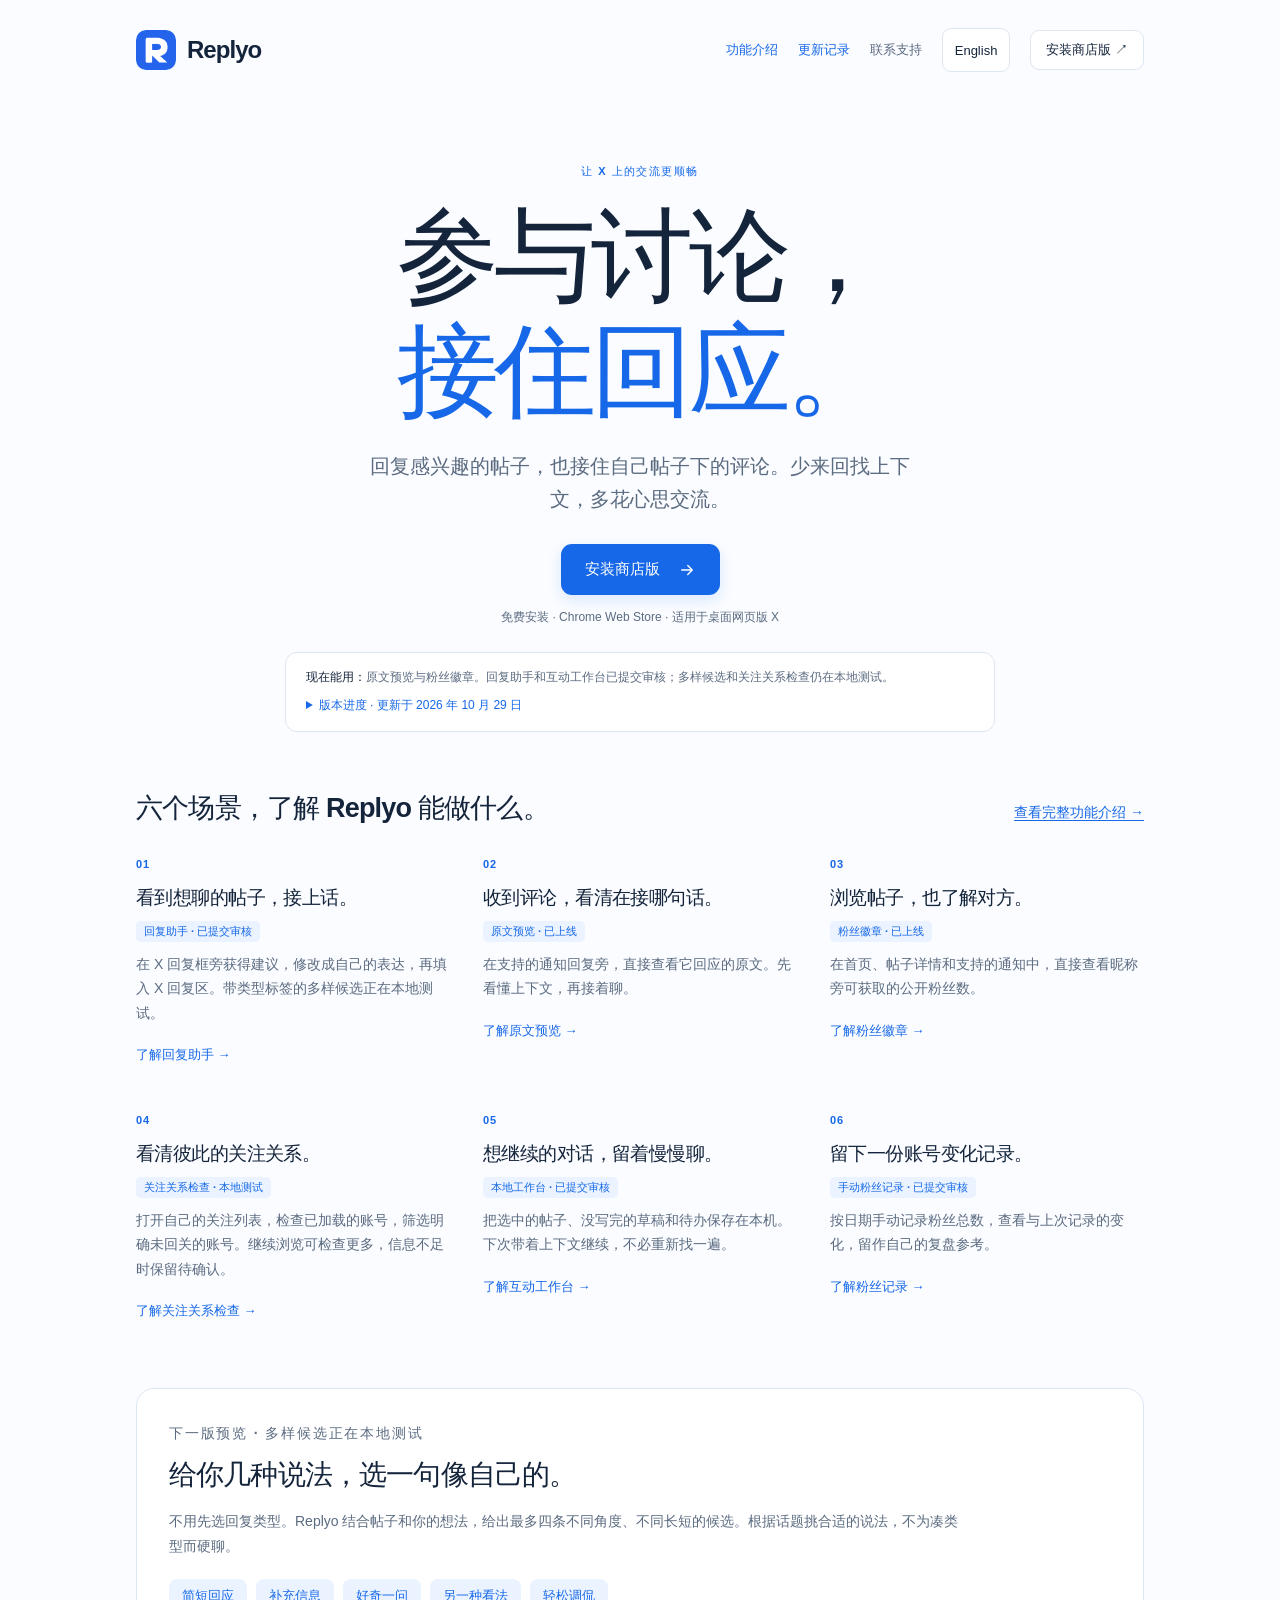
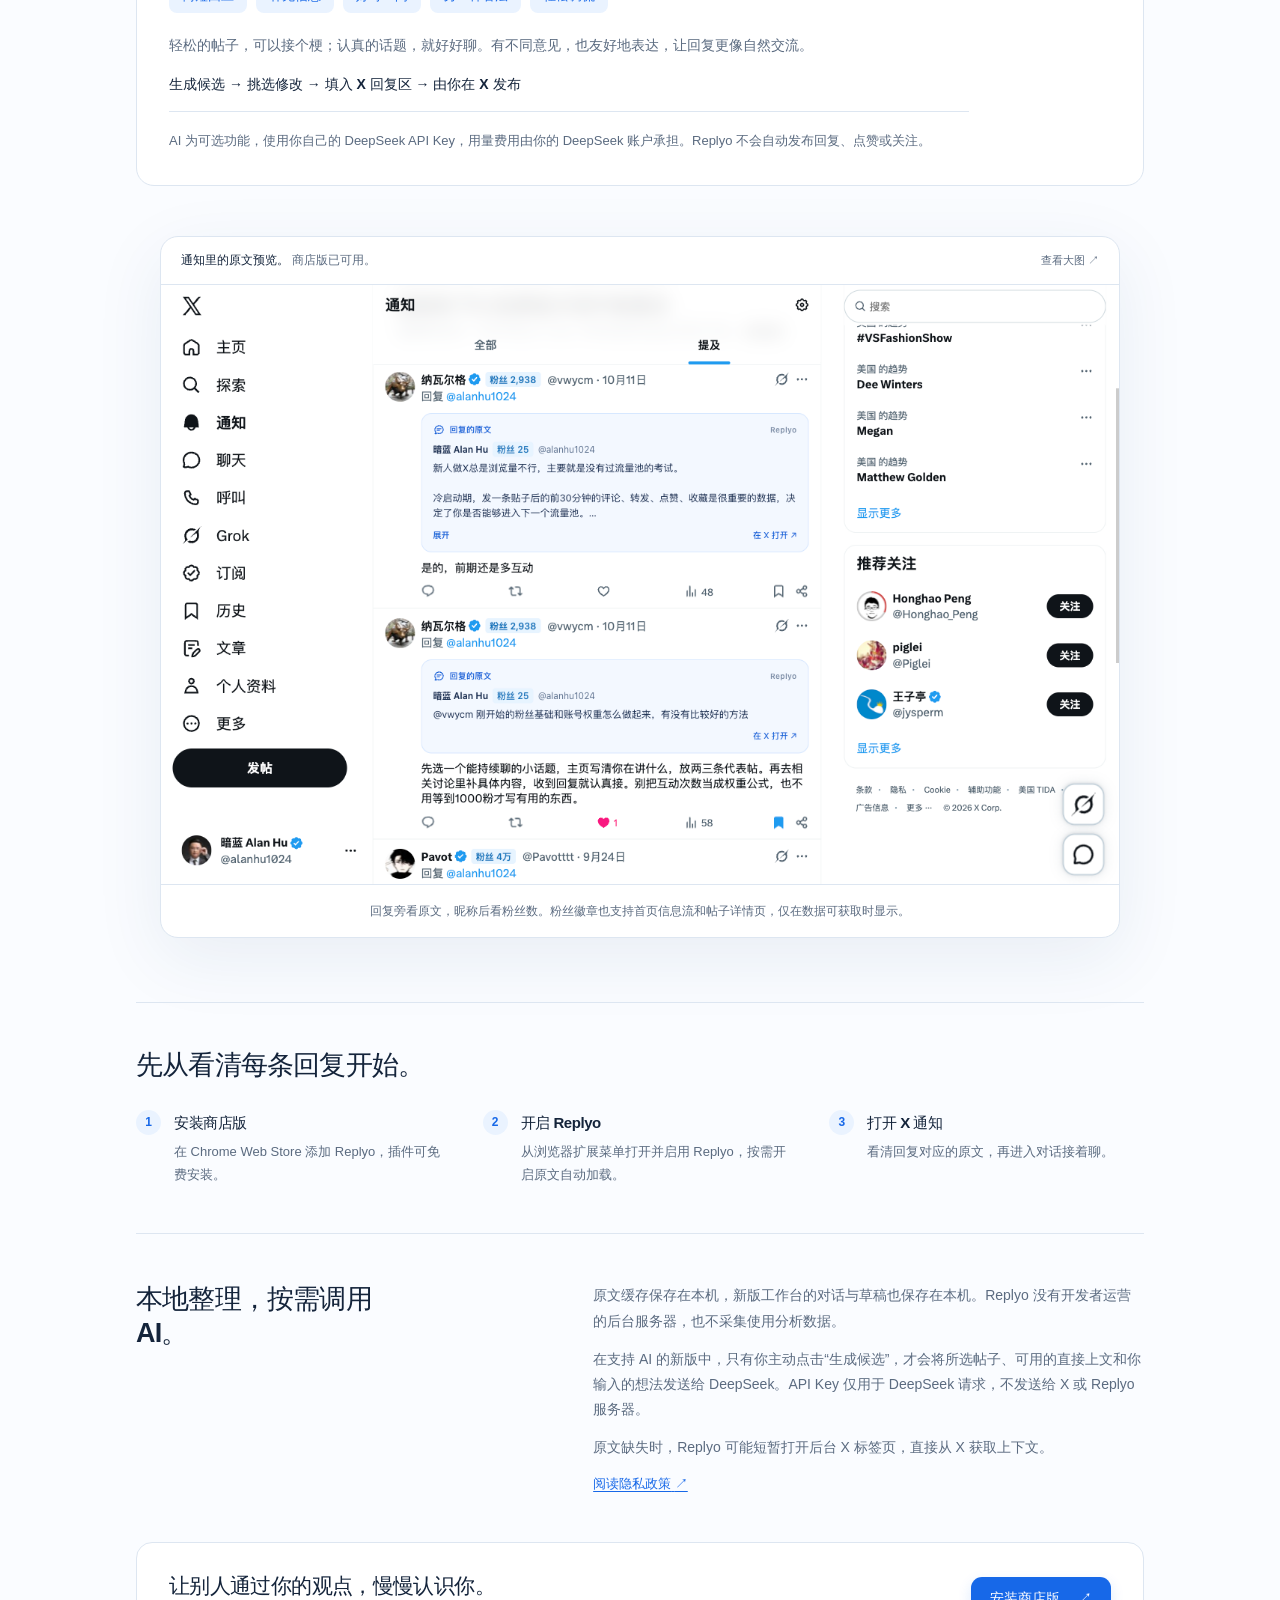
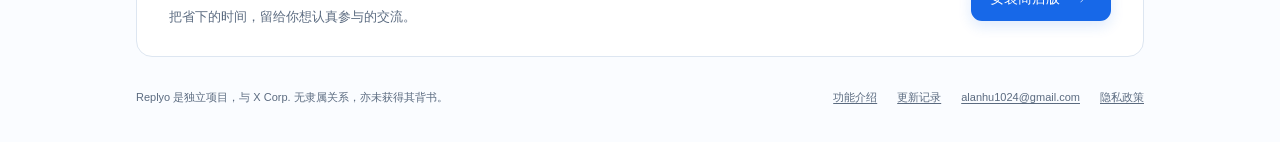
==== commit 8ba9a34f: "Add bilingual feature guide, release updates, and homepage navigation" ====
--- a/index.html
+++ b/index.html
@@ -36,7 +36,7 @@
     header { display: flex; align-items: center; justify-content: space-between; gap: 24px; min-height: 100px; }
     .brand { display: inline-flex; align-items: center; gap: 11px; color: var(--ink); font-size: 24px; font-weight: 750; letter-spacing: -.04em; text-decoration: none; }
     .brand img { width: 40px; height: 40px; display: block; border-radius: 10px; }
-    .nav { display: flex; align-items: center; gap: 25px; }
+    .nav { display: flex; align-items: center; gap: 20px; }
     .nav a { font-size: 13px; font-weight: 550; text-decoration: none; }
     .nav .support-link { color: var(--muted); }
     .nav a:hover { text-decoration: underline; }
@@ -73,6 +73,11 @@
     h2, h3 { letter-spacing: -.03em; }
     .features h2 { margin: 13px 0 10px; font-size: 19px; line-height: 1.35; }
     .features p { margin: 0; color: var(--muted); font-size: 14px; line-height: 1.75; }
+    .feature-link { display: inline-flex; align-items: center; min-height: 44px; margin-top: 8px; font-size: 13px; font-weight: 600; text-decoration: none; }
+    .feature-link:hover { text-decoration: underline; }
+    .overview-heading { display: flex; align-items: baseline; justify-content: space-between; flex-wrap: wrap; gap: 12px; margin: 15px 0 28px; }
+    .overview-heading h2 { margin: 0; font-size: 27px; }
+    .overview-heading a { font-size: 14px; }
     .feature-state { display: inline-block; margin-bottom: 10px; padding: 3px 8px; border-radius: 5px; background: var(--tint); color: var(--blue); font-size: 11px; font-weight: 600; }
     .preview { margin-bottom: 50px; padding: 32px; border: 1px solid var(--line); border-radius: 18px; background: var(--surface); }
     .preview h2 { margin: 9px 0 14px; font-size: 28px; line-height: 1.4; }
@@ -106,12 +111,12 @@
     }
     @media (max-width: 640px) {
       .wrap { padding: 0 21px; }
-      header { min-height: 85px; gap: 14px; }
+      header { min-height: 85px; gap: 12px; flex-wrap: wrap; padding: 20px 0 10px; }
       .brand { gap: 8px; font-size: 22px; }
       .brand img { width: 35px; height: 35px; border-radius: 8px; }
       .nav .support-link { display: none; }
       .nav .nav-install { display: none; }
-      .nav { gap: 10px; }
+      .nav { width: 100%; justify-content: space-between; gap: 10px; }
       .hero { padding: 39px 0 33px; }
       h1 { font-size: clamp(2.4rem, 13vw, 5rem); margin: 19px 0; }
       .intro { max-width: 360px; font-size: 16px; }
@@ -147,6 +152,8 @@
     <header>
       <a class="brand" href="#main" aria-label="Replyo"><img src="icons/128.png" alt="" width="40" height="40"><span>Replyo</span></a>
       <nav class="nav" aria-label="导航" data-en-aria="Navigation">
+        <a href="features.html" data-en="Features">功能介绍</a>
+        <a href="updates.html" data-en="Updates">更新记录</a>
         <a class="support-link" href="mailto:alanhu1024@gmail.com" data-en="Support">联系支持</a>
         <button class="language-switch" id="language-switch" type="button" lang="en" aria-label="Switch to English" hidden>English</button>
         <a class="nav-install" href="https://chromewebstore.google.com/detail/gpedoibklaibdbjchonpnblacnphocmi" target="_blank" rel="noopener noreferrer"><span data-en="Install the store version">安装商店版</span> <span aria-hidden="true">↗</span></a>
@@ -163,31 +170,59 @@
         </a>
         <p class="availability" data-en="Free extension · Chrome Web Store · For X on desktop">免费安装 · Chrome Web Store · 适用于桌面网页版 X</p>
         <div class="release-note">
-          <p><strong data-en="What you can install today: ">现在能用：</strong><span data-en="reply context and follower badges. The reply assistant and workspace have been submitted for review. The varied-ideas design below is still in local testing.">原文预览与粉丝徽章。回复助手和互动工作台已提交审核；下方的多样候选新设计仍在本地测试。</span></p>
+          <p><strong data-en="What you can install today: ">现在能用：</strong><span data-en="reply context and follower badges. The reply assistant and workspace have been submitted for review. Varied reply ideas and following checks are still in local testing.">原文预览与粉丝徽章。回复助手和互动工作台已提交审核；多样候选和关注关系检查仍在本地测试。</span></p>
           <details>
             <summary data-en="Version details · Updated October 29, 2026">版本进度 · 更新于 2026 年 10 月 29 日</summary>
-            <p data-en="Public version: 0.1.4. Submitted for review: 0.3.5, with the reply assistant, DeepSeek connection and local workspace. Local testing: 0.3.6, with varied reply ideas and no reply-type selection. These new features are not yet included in the public store version.">商店公开版：0.1.4。已提交审核：0.3.5，包含回复助手、DeepSeek 接入和本地工作台。本地测试：0.3.6，自动提供多样候选，无需预选回复类型。上述新功能尚未包含在商店公开版中。</p>
+            <p data-en="Public version: 0.1.4. Submitted for review: 0.3.5, with the reply assistant, DeepSeek connection and local workspace. Local testing: 0.3.8, including varied reply ideas, manual following checks and an About Replyo entry point. These new features are not yet included in the public store version.">商店公开版：0.1.4。已提交审核：0.3.5，包含回复助手、DeepSeek 接入和本地工作台。本地测试：0.3.8，包含多样候选、手动关注关系检查和「关于 Replyo」入口。上述新功能尚未包含在商店公开版中。</p>
           </details>
         </div>
       </section>
-      <section class="features" aria-label="两种互动，一个工作台" data-en-aria="Two ways to connect, one workspace">
+      <div class="overview-heading">
+        <h2 data-en="A little help, across six everyday moments.">六个场景，了解 Replyo 能做什么。</h2>
+        <a href="features.html" data-en="Explore all features →">查看完整功能介绍 →</a>
+      </div>
+      <section class="features" aria-label="全部功能概览" data-en-aria="All features at a glance">
         <article>
           <span class="feature-number" aria-hidden="true">01</span>
           <h2 data-en="Join a discussion that interests you.">看到想聊的帖子，接上话。</h2>
           <span class="feature-state" data-en="Reply assistant · Submitted for review">回复助手 · 已提交审核</span>
-          <p data-en="Get reply ideas in X’s reply dialog or on a post’s detail page. Add your own thoughts, choose and edit a draft, then insert it into X’s reply box.">在回复弹框或帖子详情页里获得回复建议。写下自己的想法，挑选、修改候选，再填入 X 回复区。</p>
+          <p data-en="Get ideas beside X’s reply editor, put them in your own words, and insert a draft when ready. Varied, labeled candidates are in local testing.">在 X 回复框旁获得建议，修改成自己的表达，再填入 X 回复区。带类型标签的多样候选正在本地测试。</p>
+          <a class="feature-link" href="features.html#reply-assistant" data-en="Explore reply assistance →">了解回复助手 →</a>
         </article>
         <article>
           <span class="feature-number" aria-hidden="true">02</span>
           <h2 data-en="Know what each comment is answering.">收到评论，看清在接哪句话。</h2>
           <span class="feature-state" data-en="Original-post preview · Available now">原文预览 · 已上线</span>
-          <p data-en="When notifications pile up, see the directly replied-to post alongside supported replies. Spend less time opening threads to work out what someone means.">通知一多，不必逐条点进对话、往上翻。支持的回复旁直接显示它回应的原文，先看懂，再接着聊。</p>
+          <p data-en="See the directly replied-to post alongside supported notifications. Understand the context before continuing the conversation.">在支持的通知回复旁，直接查看它回应的原文。先看懂上下文，再接着聊。</p>
+          <a class="feature-link" href="features.html#reply-context" data-en="Explore reply context →">了解原文预览 →</a>
         </article>
         <article>
           <span class="feature-number" aria-hidden="true">03</span>
+          <h2 data-en="Get a little context about the person.">浏览帖子，也了解对方。</h2>
+          <span class="feature-state" data-en="Follower badges · Available now">粉丝徽章 · 已上线</span>
+          <p data-en="See available public follower counts beside names in your timeline, post details and supported notifications.">在首页、帖子详情和支持的通知中，直接查看昵称旁可获取的公开粉丝数。</p>
+          <a class="feature-link" href="features.html#follower-badges" data-en="Explore follower badges →">了解粉丝徽章 →</a>
+        </article>
+        <article>
+          <span class="feature-number" aria-hidden="true">04</span>
+          <h2 data-en="Understand your following relationships.">看清彼此的关注关系。</h2>
+          <span class="feature-state" data-en="Following check · Local testing">关注关系检查 · 本地测试</span>
+          <p data-en="Check accounts loaded in your own Following list and filter confirmed non-followers. Scroll yourself to check more; missing data stays unconfirmed.">打开自己的关注列表，检查已加载的账号，筛选明确未回关的账号。继续浏览可检查更多，信息不足时保留待确认。</p>
+          <a class="feature-link" href="features.html#following-check" data-en="Explore following checks →">了解关注关系检查 →</a>
+        </article>
+        <article>
+          <span class="feature-number" aria-hidden="true">05</span>
           <h2 data-en="Come back to conversations worth continuing.">想继续的对话，留着慢慢聊。</h2>
           <span class="feature-state" data-en="Local workspace · Submitted for review">本地工作台 · 已提交审核</span>
-          <p data-en="Keep selected conversations and unfinished drafts in one place on your device. Return to the context and pick up where you left off.">把想回应的帖子和没写完的草稿保存在本机。下次打开工作台，带着上下文继续，不必重新找一遍。</p>
+          <p data-en="Save selected posts, unfinished drafts and to-dos on your device. Return to the context and pick up where you left off.">把选中的帖子、没写完的草稿和待办保存在本机。下次带着上下文继续，不必重新找一遍。</p>
+          <a class="feature-link" href="features.html#workspace" data-en="Explore the workspace →">了解互动工作台 →</a>
+        </article>
+        <article>
+          <span class="feature-number" aria-hidden="true">06</span>
+          <h2 data-en="Keep a simple record of your progress.">留下一份账号变化记录。</h2>
+          <span class="feature-state" data-en="Manual follower log · Submitted for review">手动粉丝记录 · 已提交审核</span>
+          <p data-en="Record your follower total by date and compare it with previous entries. A personal log, without attributing growth to individual replies.">按日期手动记录粉丝总数，查看与上次记录的变化，留作自己的复盘参考。</p>
+          <a class="feature-link" href="features.html#follower-log" data-en="Explore the follower log →">了解粉丝记录 →</a>
         </article>
       </section>
       <section class="preview" aria-labelledby="ideas-title">
@@ -242,6 +277,8 @@
     <footer>
       <p data-en="Replyo is an independent project, not affiliated with or endorsed by X Corp.">Replyo 是独立项目，与 X Corp. 无隶属关系，亦未获得其背书。</p>
       <div class="footer-links">
+        <a href="features.html" data-en="Features">功能介绍</a>
+        <a href="updates.html" data-en="Updates">更新记录</a>
         <a class="email" href="mailto:alanhu1024@gmail.com">alanhu1024@gmail.com</a>
         <a href="privacy.html" data-en="Privacy policy">隐私政策</a>
       </div>
@@ -257,6 +294,11 @@
       const preferenceKey = 'replyo-site-language';
       let language = 'zh-CN';
       try { if (localStorage.getItem(preferenceKey) === 'en') language = 'en'; } catch {}
+      const requestedLanguage = new URLSearchParams(location.search).get('lang');
+      if (requestedLanguage === 'en' || requestedLanguage === 'zh' || requestedLanguage === 'zh-CN') {
+        language = requestedLanguage === 'en' ? 'en' : 'zh-CN';
+        try { localStorage.setItem(preferenceKey, language); } catch {}
+      }
       function render() {
         const english = language === 'en';
         document.documentElement.lang = language;
@@ -271,6 +313,9 @@
         language = language === 'en' ? 'zh-CN' : 'en';
         render();
         try { localStorage.setItem(preferenceKey, language); } catch {}
+        const url = new URL(location.href);
+        url.searchParams.set('lang', language);
+        history.replaceState(null, '', url);
       });
       render();
     })();
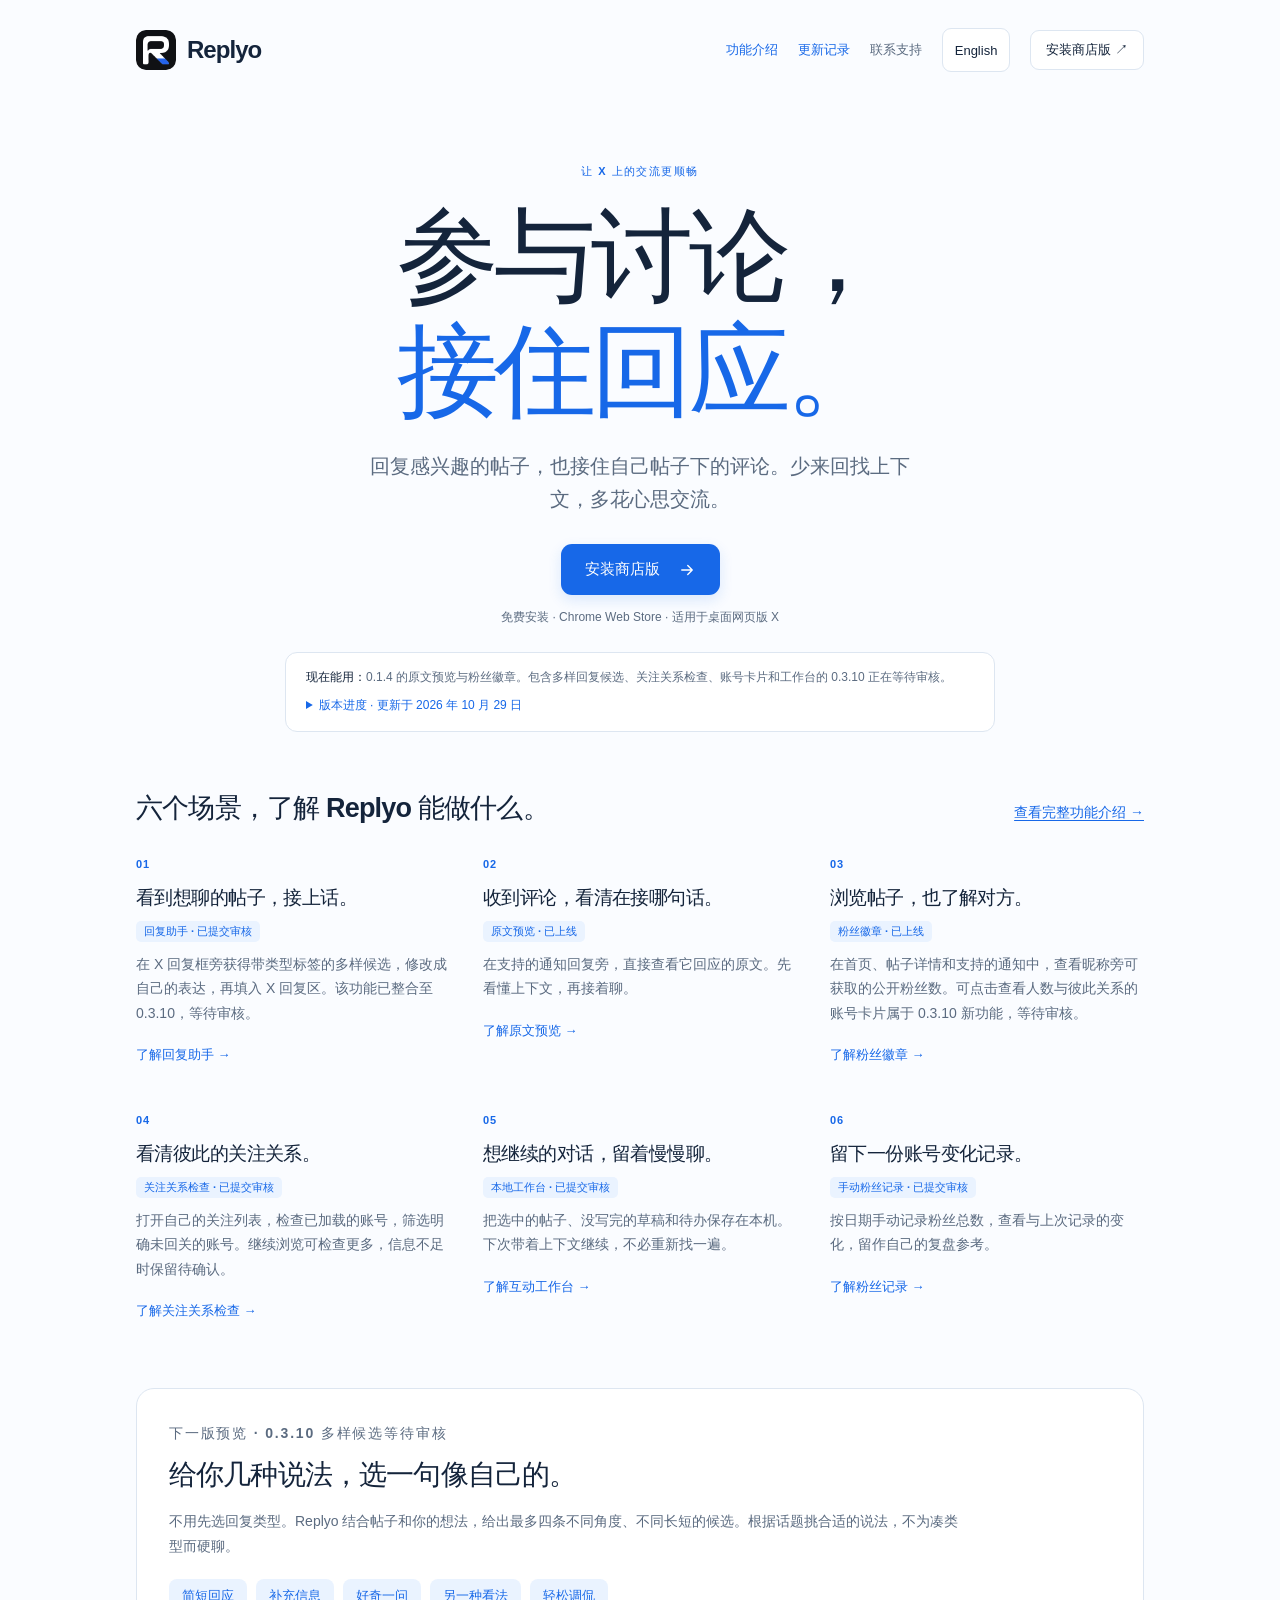
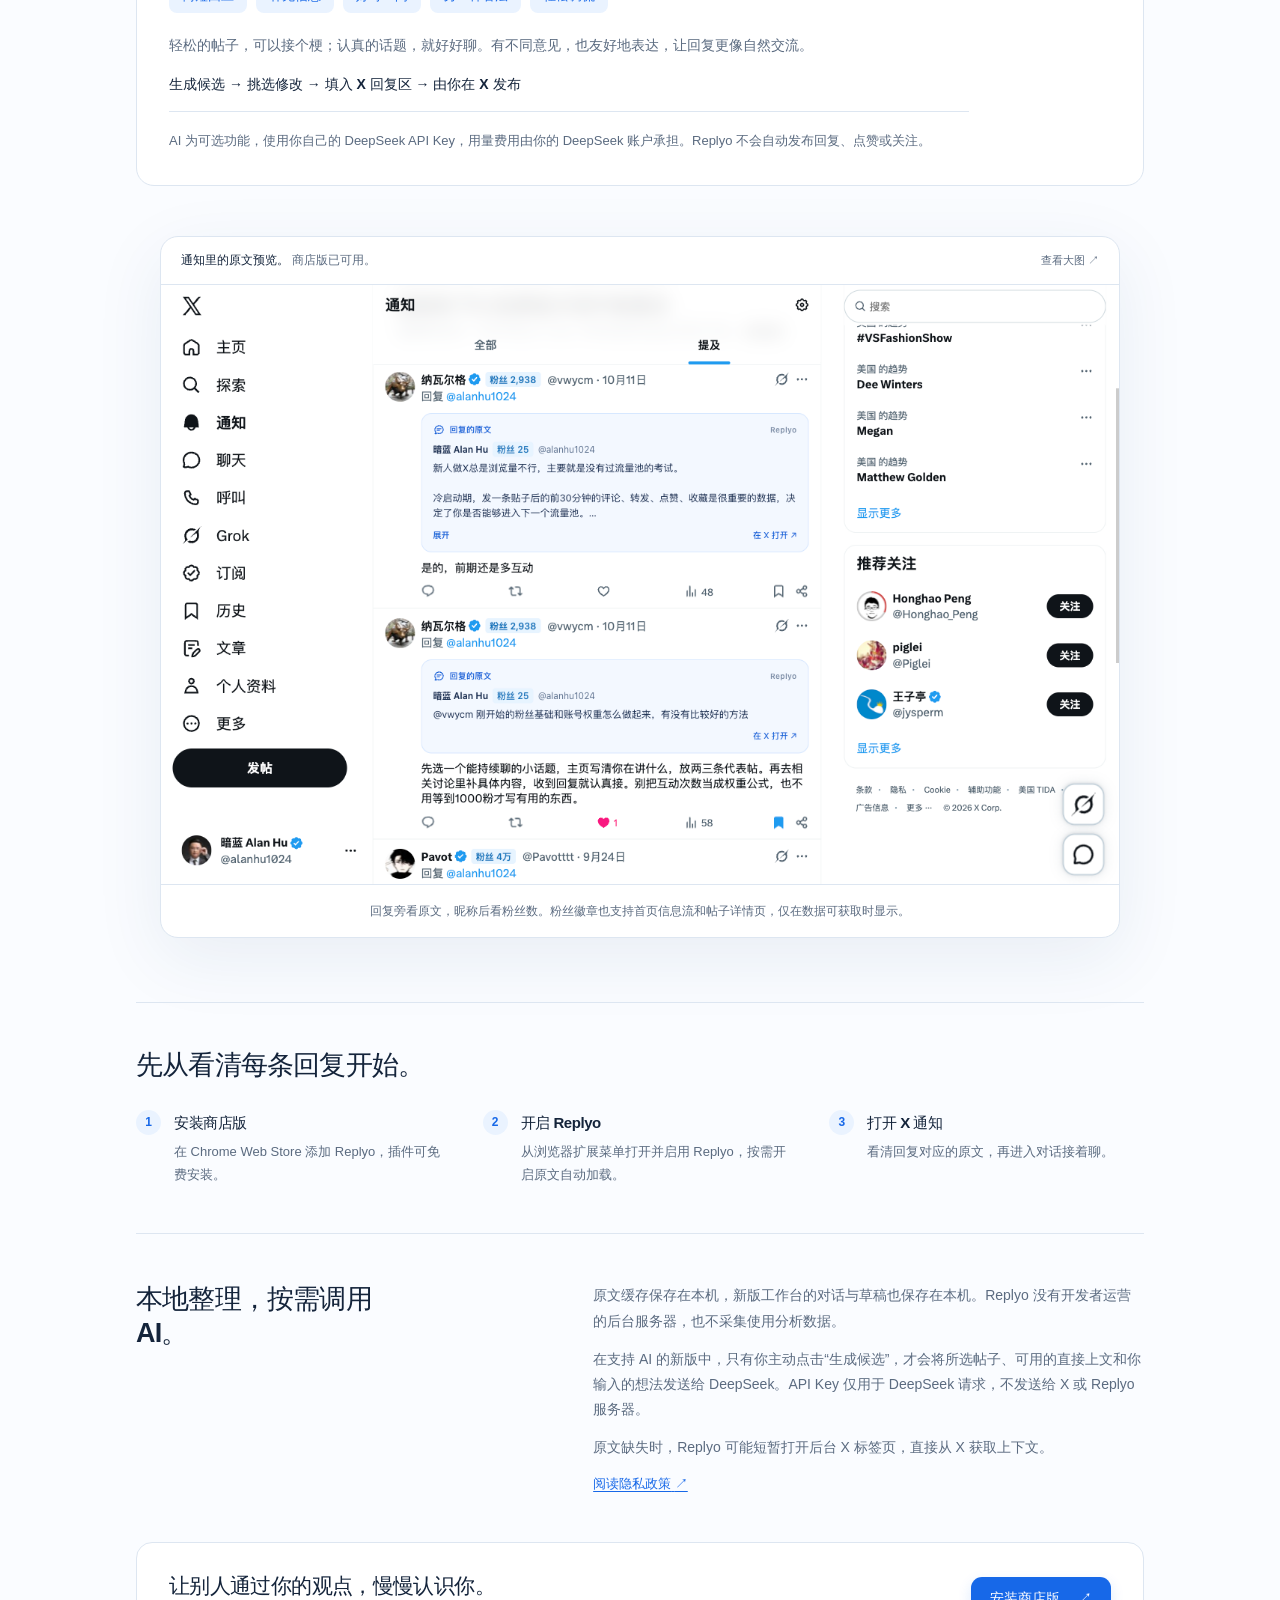
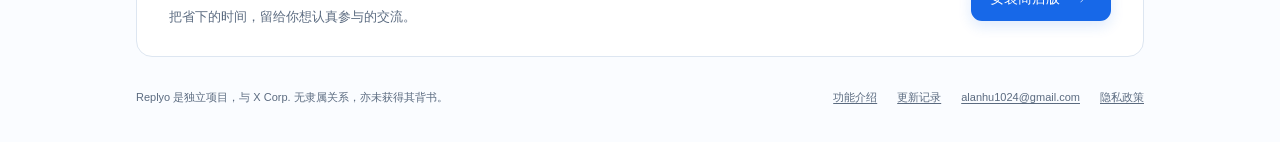
==== commit 85ddd627: "Record Replyo 0.3.10 submission and superseded review" ====
--- a/index.html
+++ b/index.html
@@ -170,10 +170,10 @@
         </a>
         <p class="availability" data-en="Free extension · Chrome Web Store · For X on desktop">免费安装 · Chrome Web Store · 适用于桌面网页版 X</p>
         <div class="release-note">
-          <p><strong data-en="What you can install today: ">现在能用：</strong><span data-en="reply context and follower badges. The reply assistant and workspace have been submitted for review. Varied reply ideas and following checks are still in local testing.">原文预览与粉丝徽章。回复助手和互动工作台已提交审核；多样候选和关注关系检查仍在本地测试。</span></p>
+          <p><strong data-en="What you can install today: ">现在能用：</strong><span data-en="reply context and follower badges in 0.1.4. Version 0.3.10 is awaiting review, with varied reply ideas, following checks, account cards and the workspace.">0.1.4 的原文预览与粉丝徽章。包含多样回复候选、关注关系检查、账号卡片和工作台的 0.3.10 正在等待审核。</span></p>
           <details>
             <summary data-en="Version details · Updated October 29, 2026">版本进度 · 更新于 2026 年 10 月 29 日</summary>
-            <p data-en="Public version: 0.1.4. Submitted for review: 0.3.5, with the reply assistant, DeepSeek connection and local workspace. Local testing: 0.3.8, including varied reply ideas, manual following checks and an About Replyo entry point. These new features are not yet included in the public store version.">商店公开版：0.1.4。已提交审核：0.3.5，包含回复助手、DeepSeek 接入和本地工作台。本地测试：0.3.8，包含多样候选、手动关注关系检查和「关于 Replyo」入口。上述新功能尚未包含在商店公开版中。</p>
+            <p data-en="Public version: 0.1.4. Version 0.3.5 was withdrawn and its features were combined with newer improvements in 0.3.10, now awaiting review. This includes the DeepSeek reply assistant with varied candidates, local workspace, manual follower log, following checks, account cards, About Replyo and the new conversation-inspired logo. These updates are not yet in the public store download.">商店公开版：0.1.4。0.3.5 已撤回，其功能与后续改进整合为 0.3.10，目前等待审核。新版包含 DeepSeek 多样回复候选、本地工作台、手动粉丝记录、关注关系检查、账号卡片、「关于 Replyo」入口及对话主题新图标；上述更新尚未包含在公开商店下载中。</p>
           </details>
         </div>
       </section>
@@ -186,7 +186,7 @@
           <span class="feature-number" aria-hidden="true">01</span>
           <h2 data-en="Join a discussion that interests you.">看到想聊的帖子，接上话。</h2>
           <span class="feature-state" data-en="Reply assistant · Submitted for review">回复助手 · 已提交审核</span>
-          <p data-en="Get ideas beside X’s reply editor, put them in your own words, and insert a draft when ready. Varied, labeled candidates are in local testing.">在 X 回复框旁获得建议，修改成自己的表达，再填入 X 回复区。带类型标签的多样候选正在本地测试。</p>
+          <p data-en="Get varied, labeled ideas beside X’s reply editor, put them in your own words, and insert a draft when ready. Included in 0.3.10, awaiting review.">在 X 回复框旁获得带类型标签的多样候选，修改成自己的表达，再填入 X 回复区。该功能已整合至 0.3.10，等待审核。</p>
           <a class="feature-link" href="features.html#reply-assistant" data-en="Explore reply assistance →">了解回复助手 →</a>
         </article>
         <article>
@@ -200,13 +200,13 @@
           <span class="feature-number" aria-hidden="true">03</span>
           <h2 data-en="Get a little context about the person.">浏览帖子，也了解对方。</h2>
           <span class="feature-state" data-en="Follower badges · Available now">粉丝徽章 · 已上线</span>
-          <p data-en="See available public follower counts beside names in your timeline, post details and supported notifications.">在首页、帖子详情和支持的通知中，直接查看昵称旁可获取的公开粉丝数。</p>
+          <p data-en="See available public follower counts beside names in your timeline, post details and supported notifications. Account cards with available counts and your relationship are coming in 0.3.10, awaiting review.">在首页、帖子详情和支持的通知中，查看昵称旁可获取的公开粉丝数。可点击查看人数与彼此关系的账号卡片属于 0.3.10 新功能，等待审核。</p>
           <a class="feature-link" href="features.html#follower-badges" data-en="Explore follower badges →">了解粉丝徽章 →</a>
         </article>
         <article>
           <span class="feature-number" aria-hidden="true">04</span>
           <h2 data-en="Understand your following relationships.">看清彼此的关注关系。</h2>
-          <span class="feature-state" data-en="Following check · Local testing">关注关系检查 · 本地测试</span>
+          <span class="feature-state" data-en="Following check · Submitted for review">关注关系检查 · 已提交审核</span>
           <p data-en="Check accounts loaded in your own Following list and filter confirmed non-followers. Scroll yourself to check more; missing data stays unconfirmed.">打开自己的关注列表，检查已加载的账号，筛选明确未回关的账号。继续浏览可检查更多，信息不足时保留待确认。</p>
           <a class="feature-link" href="features.html#following-check" data-en="Explore following checks →">了解关注关系检查 →</a>
         </article>
@@ -226,7 +226,7 @@
         </article>
       </section>
       <section class="preview" aria-labelledby="ideas-title">
-        <p class="eyebrow" data-en="Coming next · Varied reply ideas in local testing">下一版预览 · 多样候选正在本地测试</p>
+        <p class="eyebrow" data-en="Coming next · Varied reply ideas in 0.3.10, awaiting review">下一版预览 · 0.3.10 多样候选等待审核</p>
         <h2 id="ideas-title" data-en="A few ways to reply. Choose the one that sounds like you.">给你几种说法，选一句像自己的。</h2>
         <p data-en="No need to choose a reply type first. Replyo uses the post and your thoughts to suggest up to four replies with different angles and lengths. It picks what fits the conversation, rather than forcing every style into every post.">不用先选回复类型。Replyo 结合帖子和你的想法，给出最多四条不同角度、不同长短的候选。根据话题挑合适的说法，不为凑类型而硬聊。</p>
         <ul class="reply-types" aria-label="可能的回复角度" data-en-aria="Possible reply approaches">
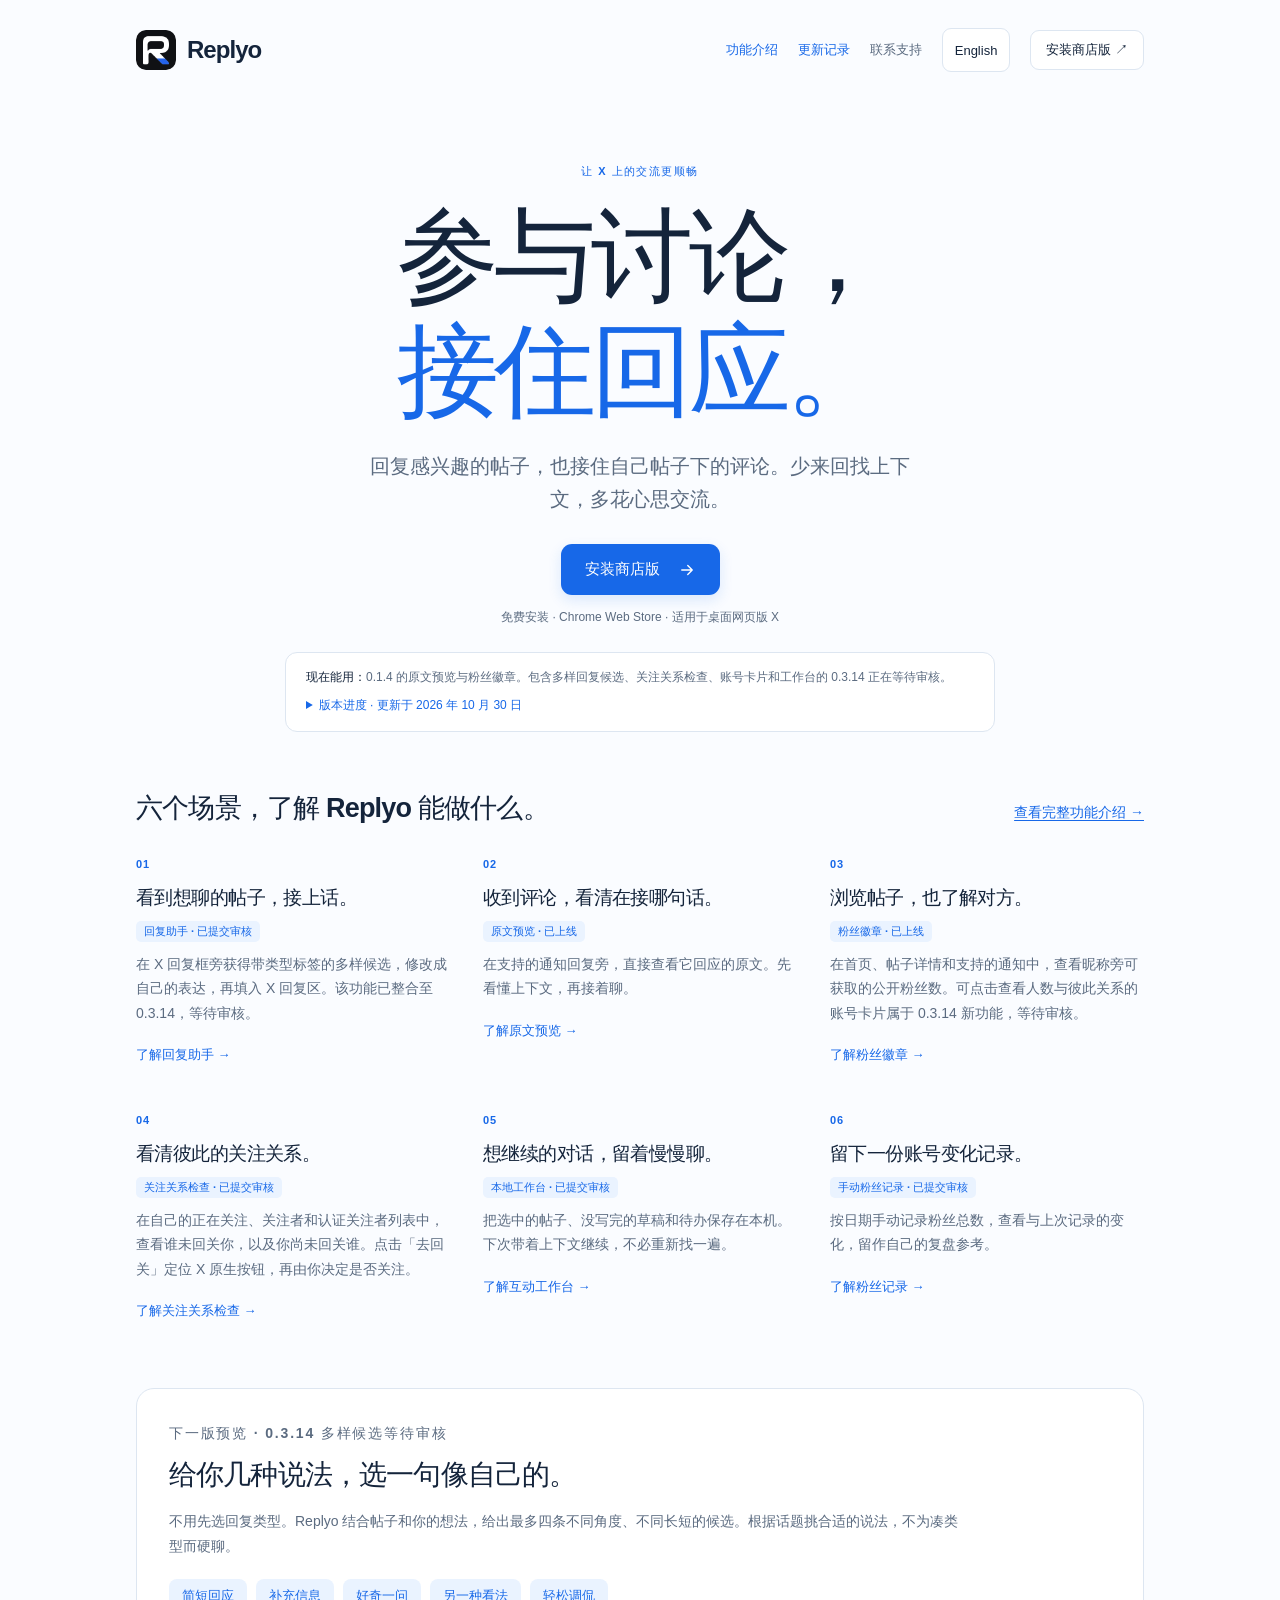
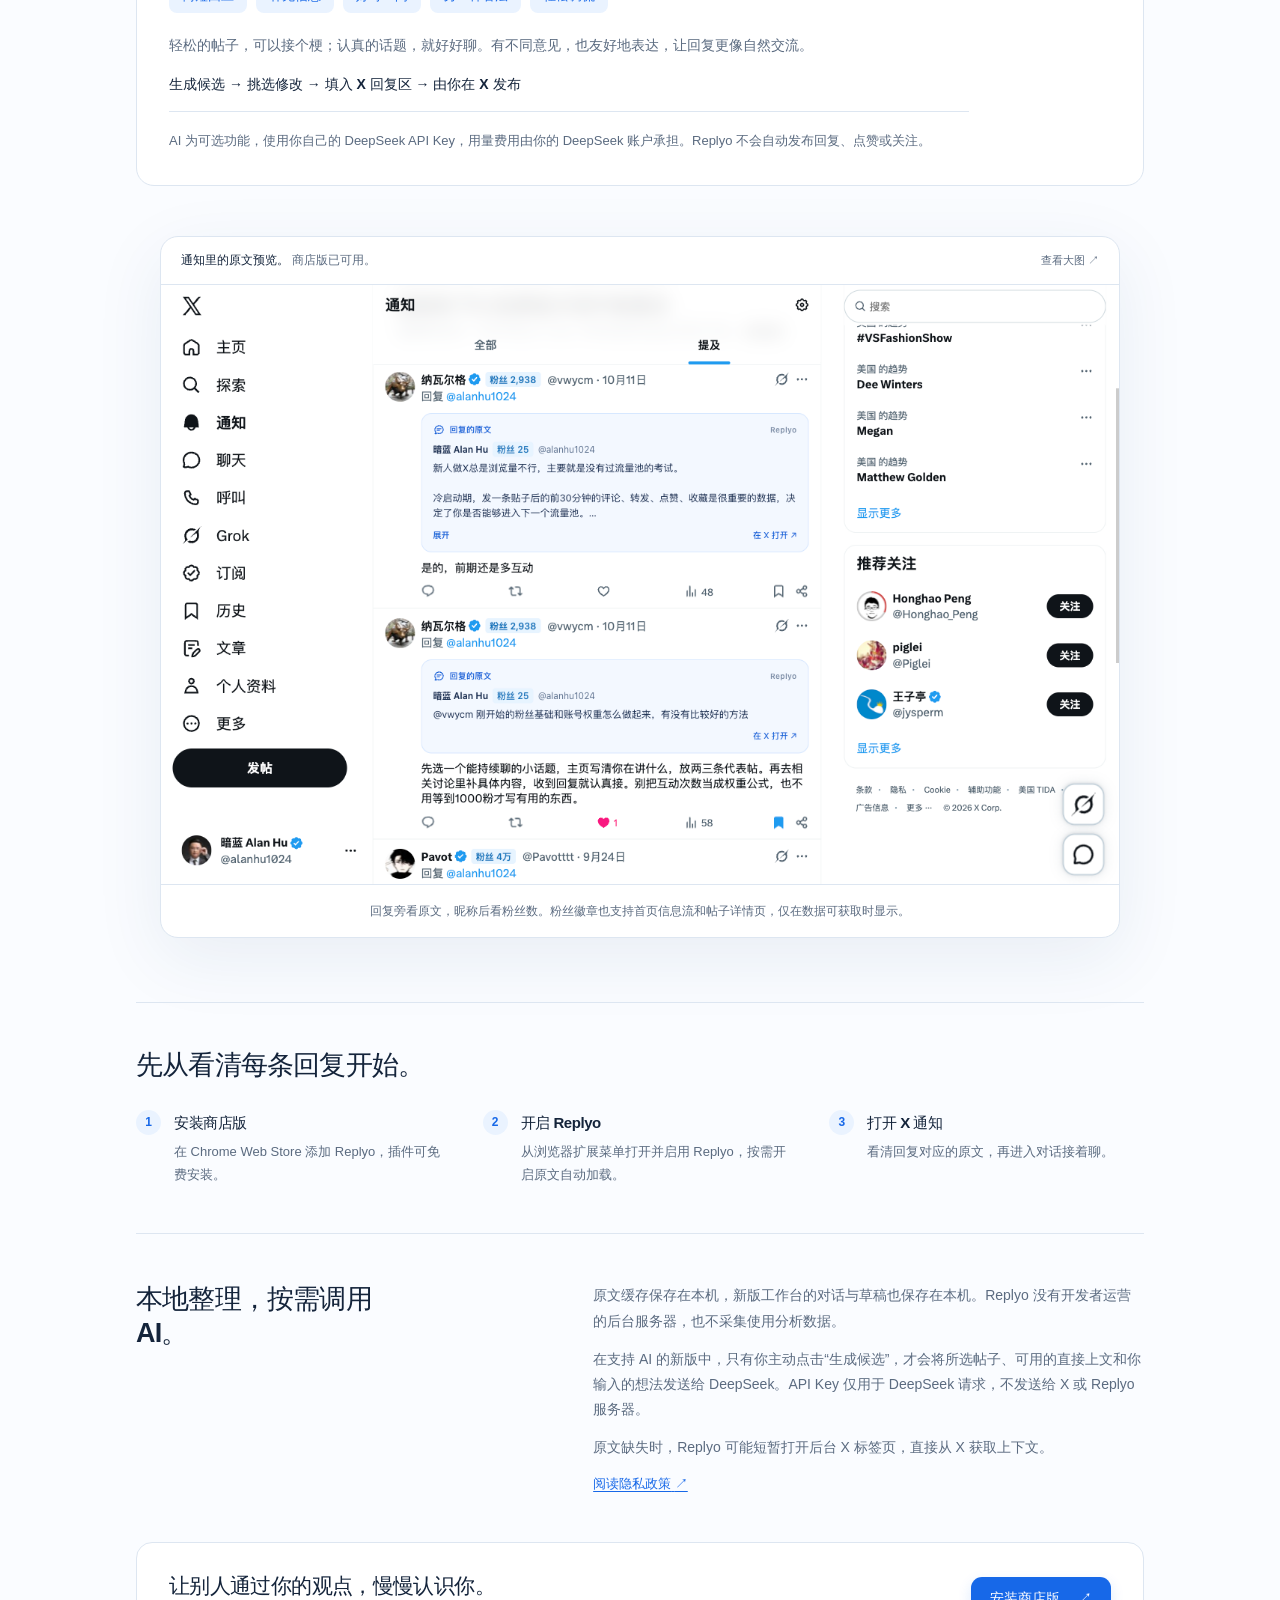
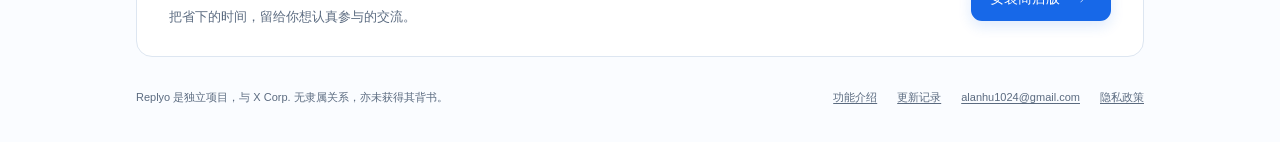
==== commit 9615ee96: "Record Replyo 0.3.14 submission and follow-back workflow" ====
--- a/index.html
+++ b/index.html
@@ -170,10 +170,10 @@
         </a>
         <p class="availability" data-en="Free extension · Chrome Web Store · For X on desktop">免费安装 · Chrome Web Store · 适用于桌面网页版 X</p>
         <div class="release-note">
-          <p><strong data-en="What you can install today: ">现在能用：</strong><span data-en="reply context and follower badges in 0.1.4. Version 0.3.10 is awaiting review, with varied reply ideas, following checks, account cards and the workspace.">0.1.4 的原文预览与粉丝徽章。包含多样回复候选、关注关系检查、账号卡片和工作台的 0.3.10 正在等待审核。</span></p>
+          <p><strong data-en="What you can install today: ">现在能用：</strong><span data-en="reply context and follower badges in 0.1.4. Version 0.3.14 is awaiting review, with varied reply ideas, following checks, account cards and the workspace.">0.1.4 的原文预览与粉丝徽章。包含多样回复候选、关注关系检查、账号卡片和工作台的 0.3.14 正在等待审核。</span></p>
           <details>
-            <summary data-en="Version details · Updated October 29, 2026">版本进度 · 更新于 2026 年 10 月 29 日</summary>
-            <p data-en="Public version: 0.1.4. Version 0.3.5 was withdrawn and its features were combined with newer improvements in 0.3.10, now awaiting review. This includes the DeepSeek reply assistant with varied candidates, local workspace, manual follower log, following checks, account cards, About Replyo and the new conversation-inspired logo. These updates are not yet in the public store download.">商店公开版：0.1.4。0.3.5 已撤回，其功能与后续改进整合为 0.3.10，目前等待审核。新版包含 DeepSeek 多样回复候选、本地工作台、手动粉丝记录、关注关系检查、账号卡片、「关于 Replyo」入口及对话主题新图标；上述更新尚未包含在公开商店下载中。</p>
+            <summary data-en="Version details · Updated October 30, 2026">版本进度 · 更新于 2026 年 10 月 30 日</summary>
+            <p data-en="Public version: 0.1.4. The 0.3.10 submission was withdrawn on October 30, 2026 and replaced by 0.3.14, now awaiting review with automatic publication enabled after approval. It retains the earlier features and adds checks on Followers and Verified Followers, manual follow-back navigation, and a floating results panel. The DeepSeek reply assistant, varied candidates, local workspace, manual follower log, account cards, About Replyo and new logo are also included. These updates are not yet in the public store download.">商店公开版：0.1.4。0.3.10 已于 2026 年 10 月 30 日撤回，并整合为 0.3.14 重新提交，正在等待审核，已设置审核通过后自动发布。新版保留此前功能，新增关注者与认证关注者检查、手动回关定位和悬浮结果面板；同时包含 DeepSeek 多样回复候选、本地工作台、手动粉丝记录、账号卡片、「关于 Replyo」入口及新图标。上述更新尚未包含在公开商店下载中。</p>
           </details>
         </div>
       </section>
@@ -186,7 +186,7 @@
           <span class="feature-number" aria-hidden="true">01</span>
           <h2 data-en="Join a discussion that interests you.">看到想聊的帖子，接上话。</h2>
           <span class="feature-state" data-en="Reply assistant · Submitted for review">回复助手 · 已提交审核</span>
-          <p data-en="Get varied, labeled ideas beside X’s reply editor, put them in your own words, and insert a draft when ready. Included in 0.3.10, awaiting review.">在 X 回复框旁获得带类型标签的多样候选，修改成自己的表达，再填入 X 回复区。该功能已整合至 0.3.10，等待审核。</p>
+          <p data-en="Get varied, labeled ideas beside X’s reply editor, put them in your own words, and insert a draft when ready. Included in 0.3.14, awaiting review.">在 X 回复框旁获得带类型标签的多样候选，修改成自己的表达，再填入 X 回复区。该功能已整合至 0.3.14，等待审核。</p>
           <a class="feature-link" href="features.html#reply-assistant" data-en="Explore reply assistance →">了解回复助手 →</a>
         </article>
         <article>
@@ -200,14 +200,14 @@
           <span class="feature-number" aria-hidden="true">03</span>
           <h2 data-en="Get a little context about the person.">浏览帖子，也了解对方。</h2>
           <span class="feature-state" data-en="Follower badges · Available now">粉丝徽章 · 已上线</span>
-          <p data-en="See available public follower counts beside names in your timeline, post details and supported notifications. Account cards with available counts and your relationship are coming in 0.3.10, awaiting review.">在首页、帖子详情和支持的通知中，查看昵称旁可获取的公开粉丝数。可点击查看人数与彼此关系的账号卡片属于 0.3.10 新功能，等待审核。</p>
+          <p data-en="See available public follower counts beside names in your timeline, post details and supported notifications. Account cards with available counts and your relationship are coming in 0.3.14, awaiting review.">在首页、帖子详情和支持的通知中，查看昵称旁可获取的公开粉丝数。可点击查看人数与彼此关系的账号卡片属于 0.3.14 新功能，等待审核。</p>
           <a class="feature-link" href="features.html#follower-badges" data-en="Explore follower badges →">了解粉丝徽章 →</a>
         </article>
         <article>
           <span class="feature-number" aria-hidden="true">04</span>
           <h2 data-en="Understand your following relationships.">看清彼此的关注关系。</h2>
           <span class="feature-state" data-en="Following check · Submitted for review">关注关系检查 · 已提交审核</span>
-          <p data-en="Check accounts loaded in your own Following list and filter confirmed non-followers. Scroll yourself to check more; missing data stays unconfirmed.">打开自己的关注列表，检查已加载的账号，筛选明确未回关的账号。继续浏览可检查更多，信息不足时保留待确认。</p>
+          <p data-en="Check loaded accounts in your own Following, Followers and Verified Followers lists. Find who has not followed you back or whom you have not followed back. Use Go to follow back to locate X’s own button, then choose whether to follow yourself.">在自己的正在关注、关注者和认证关注者列表中，查看谁未回关你，以及你尚未回关谁。点击「去回关」定位 X 原生按钮，再由你决定是否关注。</p>
           <a class="feature-link" href="features.html#following-check" data-en="Explore following checks →">了解关注关系检查 →</a>
         </article>
         <article>
@@ -226,7 +226,7 @@
         </article>
       </section>
       <section class="preview" aria-labelledby="ideas-title">
-        <p class="eyebrow" data-en="Coming next · Varied reply ideas in 0.3.10, awaiting review">下一版预览 · 0.3.10 多样候选等待审核</p>
+        <p class="eyebrow" data-en="Coming next · Varied reply ideas in 0.3.14, awaiting review">下一版预览 · 0.3.14 多样候选等待审核</p>
         <h2 id="ideas-title" data-en="A few ways to reply. Choose the one that sounds like you.">给你几种说法，选一句像自己的。</h2>
         <p data-en="No need to choose a reply type first. Replyo uses the post and your thoughts to suggest up to four replies with different angles and lengths. It picks what fits the conversation, rather than forcing every style into every post.">不用先选回复类型。Replyo 结合帖子和你的想法，给出最多四条不同角度、不同长短的候选。根据话题挑合适的说法，不为凑类型而硬聊。</p>
         <ul class="reply-types" aria-label="可能的回复角度" data-en-aria="Possible reply approaches">
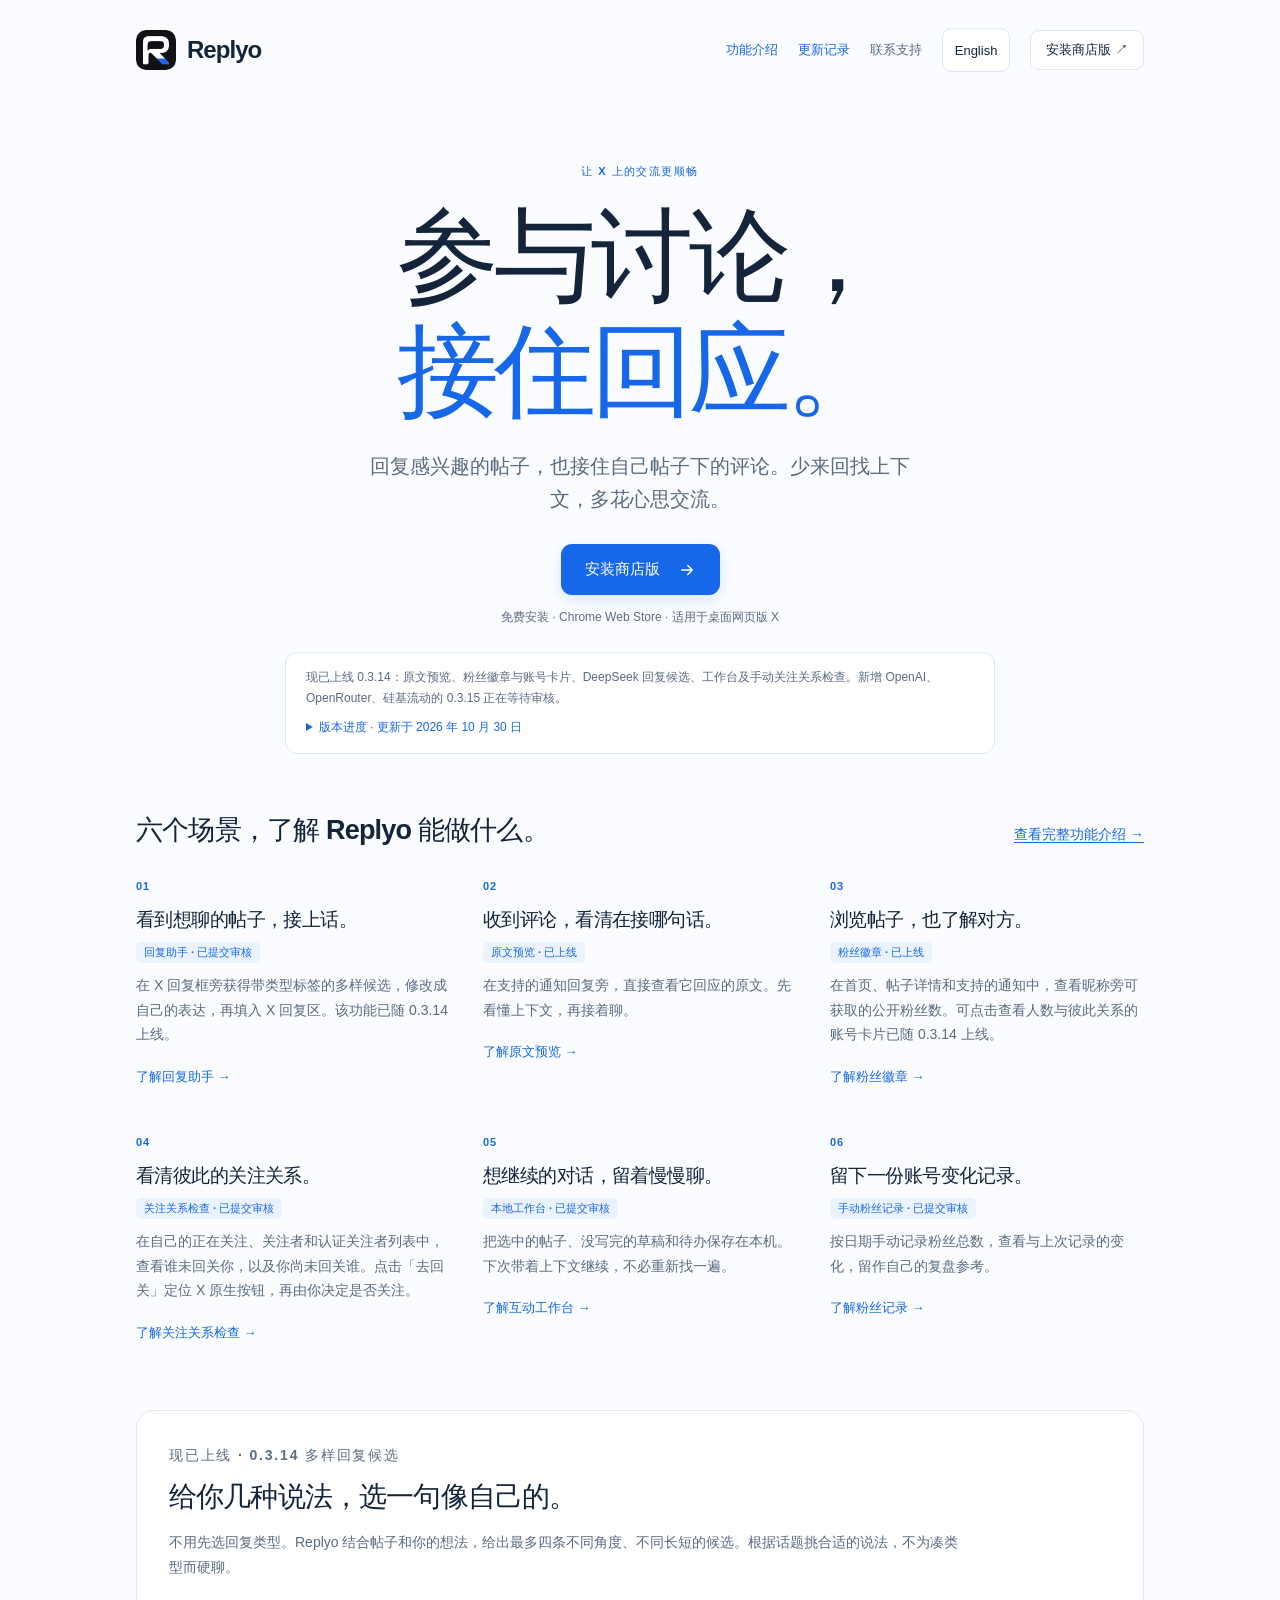
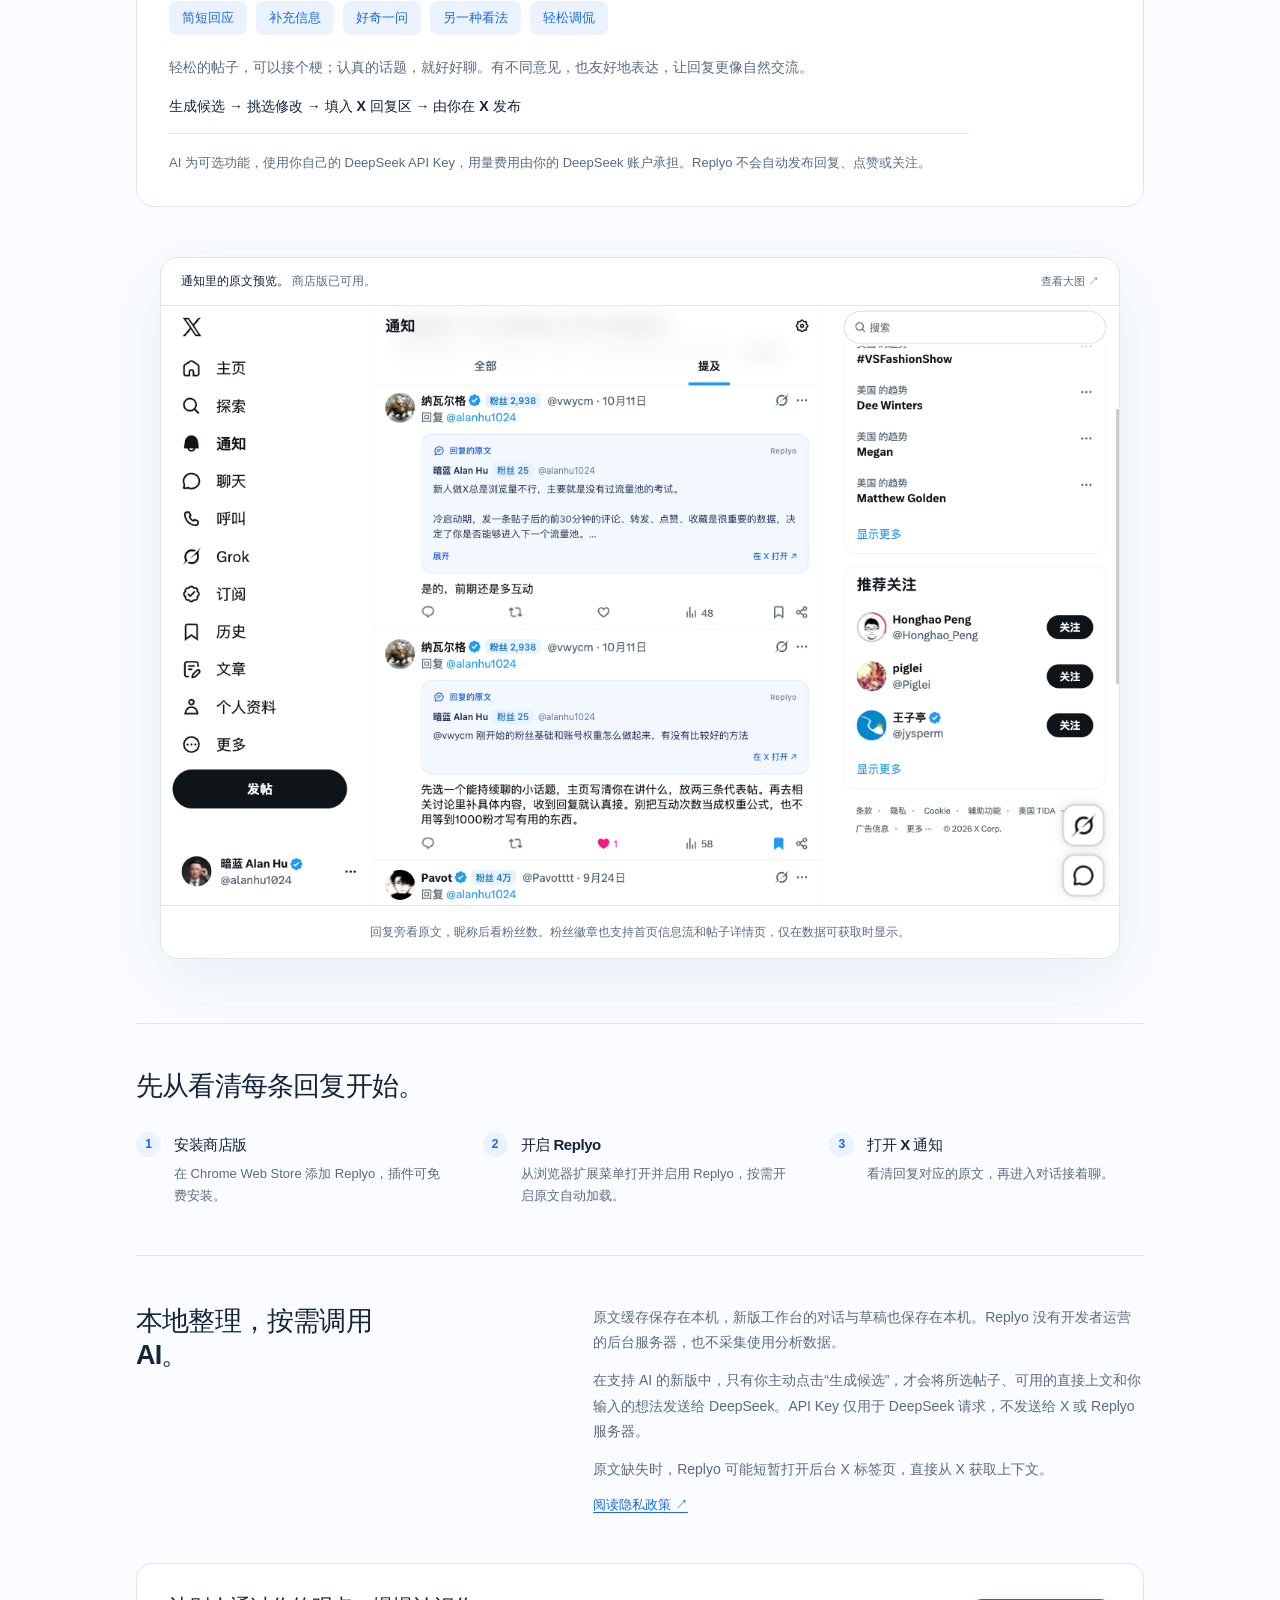
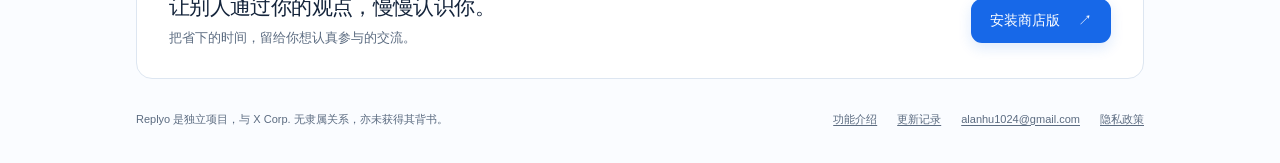
==== commit d8b345af: "Record Replyo 0.3.15 review and 0.3.14 availability" ====
--- a/index.html
+++ b/index.html
@@ -170,10 +170,10 @@
         </a>
         <p class="availability" data-en="Free extension · Chrome Web Store · For X on desktop">免费安装 · Chrome Web Store · 适用于桌面网页版 X</p>
         <div class="release-note">
-          <p><strong data-en="What you can install today: ">现在能用：</strong><span data-en="reply context and follower badges in 0.1.4. Version 0.3.14 is awaiting review, with varied reply ideas, following checks, account cards and the workspace.">0.1.4 的原文预览与粉丝徽章。包含多样回复候选、关注关系检查、账号卡片和工作台的 0.3.14 正在等待审核。</span></p>
+<p data-en="Available now in 0.3.14: reply context, follower badges and account cards, DeepSeek reply ideas, the workspace and manual following checks. Version 0.3.15 adds OpenAI, OpenRouter and SiliconFlow and is awaiting review.">现已上线 0.3.14：原文预览、粉丝徽章与账号卡片、DeepSeek 回复候选、工作台及手动关注关系检查。新增 OpenAI、OpenRouter、硅基流动的 0.3.15 正在等待审核。</p>
           <details>
             <summary data-en="Version details · Updated October 30, 2026">版本进度 · 更新于 2026 年 10 月 30 日</summary>
-            <p data-en="Public version: 0.1.4. The 0.3.10 submission was withdrawn on October 30, 2026 and replaced by 0.3.14, now awaiting review with automatic publication enabled after approval. It retains the earlier features and adds checks on Followers and Verified Followers, manual follow-back navigation, and a floating results panel. The DeepSeek reply assistant, varied candidates, local workspace, manual follower log, account cards, About Replyo and new logo are also included. These updates are not yet in the public store download.">商店公开版：0.1.4。0.3.10 已于 2026 年 10 月 30 日撤回，并整合为 0.3.14 重新提交，正在等待审核，已设置审核通过后自动发布。新版保留此前功能，新增关注者与认证关注者检查、手动回关定位和悬浮结果面板；同时包含 DeepSeek 多样回复候选、本地工作台、手动粉丝记录、账号卡片、「关于 Replyo」入口及新图标。上述更新尚未包含在公开商店下载中。</p>
+<p data-en="Public version: 0.3.14, confirmed available October 30, 2026. It includes varied DeepSeek reply ideas, local drafts and workspace, account cards, three following-list checks and manual follow-back navigation. Version 0.3.15 is submitted for review with automatic publication after approval; its additional AI providers are not yet in the public download.">商店公开版：0.3.14，已于 2026 年 10 月 30 日核验上线。包含 DeepSeek 多样回复候选、本地草稿与工作台、账号卡片、三个关注列表检查和手动回关定位。0.3.15 已提交审核，设置为通过后自动发布；新增 AI 服务商尚未包含在公开下载中。</p>
           </details>
         </div>
       </section>
@@ -186,7 +186,7 @@
           <span class="feature-number" aria-hidden="true">01</span>
           <h2 data-en="Join a discussion that interests you.">看到想聊的帖子，接上话。</h2>
           <span class="feature-state" data-en="Reply assistant · Submitted for review">回复助手 · 已提交审核</span>
-          <p data-en="Get varied, labeled ideas beside X’s reply editor, put them in your own words, and insert a draft when ready. Included in 0.3.14, awaiting review.">在 X 回复框旁获得带类型标签的多样候选，修改成自己的表达，再填入 X 回复区。该功能已整合至 0.3.14，等待审核。</p>
+          <p data-en="Get varied, labeled ideas beside X’s reply editor, put them in your own words, and insert a draft when ready. Available in 0.3.14.">在 X 回复框旁获得带类型标签的多样候选，修改成自己的表达，再填入 X 回复区。该功能已随 0.3.14 上线。</p>
           <a class="feature-link" href="features.html#reply-assistant" data-en="Explore reply assistance →">了解回复助手 →</a>
         </article>
         <article>
@@ -200,7 +200,7 @@
           <span class="feature-number" aria-hidden="true">03</span>
           <h2 data-en="Get a little context about the person.">浏览帖子，也了解对方。</h2>
           <span class="feature-state" data-en="Follower badges · Available now">粉丝徽章 · 已上线</span>
-          <p data-en="See available public follower counts beside names in your timeline, post details and supported notifications. Account cards with available counts and your relationship are coming in 0.3.14, awaiting review.">在首页、帖子详情和支持的通知中，查看昵称旁可获取的公开粉丝数。可点击查看人数与彼此关系的账号卡片属于 0.3.14 新功能，等待审核。</p>
+          <p data-en="See available public follower counts beside names in your timeline, post details and supported notifications. Account cards with available counts and your relationship are available in 0.3.14.">在首页、帖子详情和支持的通知中，查看昵称旁可获取的公开粉丝数。可点击查看人数与彼此关系的账号卡片已随 0.3.14 上线。</p>
           <a class="feature-link" href="features.html#follower-badges" data-en="Explore follower badges →">了解粉丝徽章 →</a>
         </article>
         <article>
@@ -226,7 +226,7 @@
         </article>
       </section>
       <section class="preview" aria-labelledby="ideas-title">
-        <p class="eyebrow" data-en="Coming next · Varied reply ideas in 0.3.14, awaiting review">下一版预览 · 0.3.14 多样候选等待审核</p>
+        <p class="eyebrow" data-en="Available now · Varied reply ideas in 0.3.14">现已上线 · 0.3.14 多样回复候选</p>
         <h2 id="ideas-title" data-en="A few ways to reply. Choose the one that sounds like you.">给你几种说法，选一句像自己的。</h2>
         <p data-en="No need to choose a reply type first. Replyo uses the post and your thoughts to suggest up to four replies with different angles and lengths. It picks what fits the conversation, rather than forcing every style into every post.">不用先选回复类型。Replyo 结合帖子和你的想法，给出最多四条不同角度、不同长短的候选。根据话题挑合适的说法，不为凑类型而硬聊。</p>
         <ul class="reply-types" aria-label="可能的回复角度" data-en-aria="Possible reply approaches">
